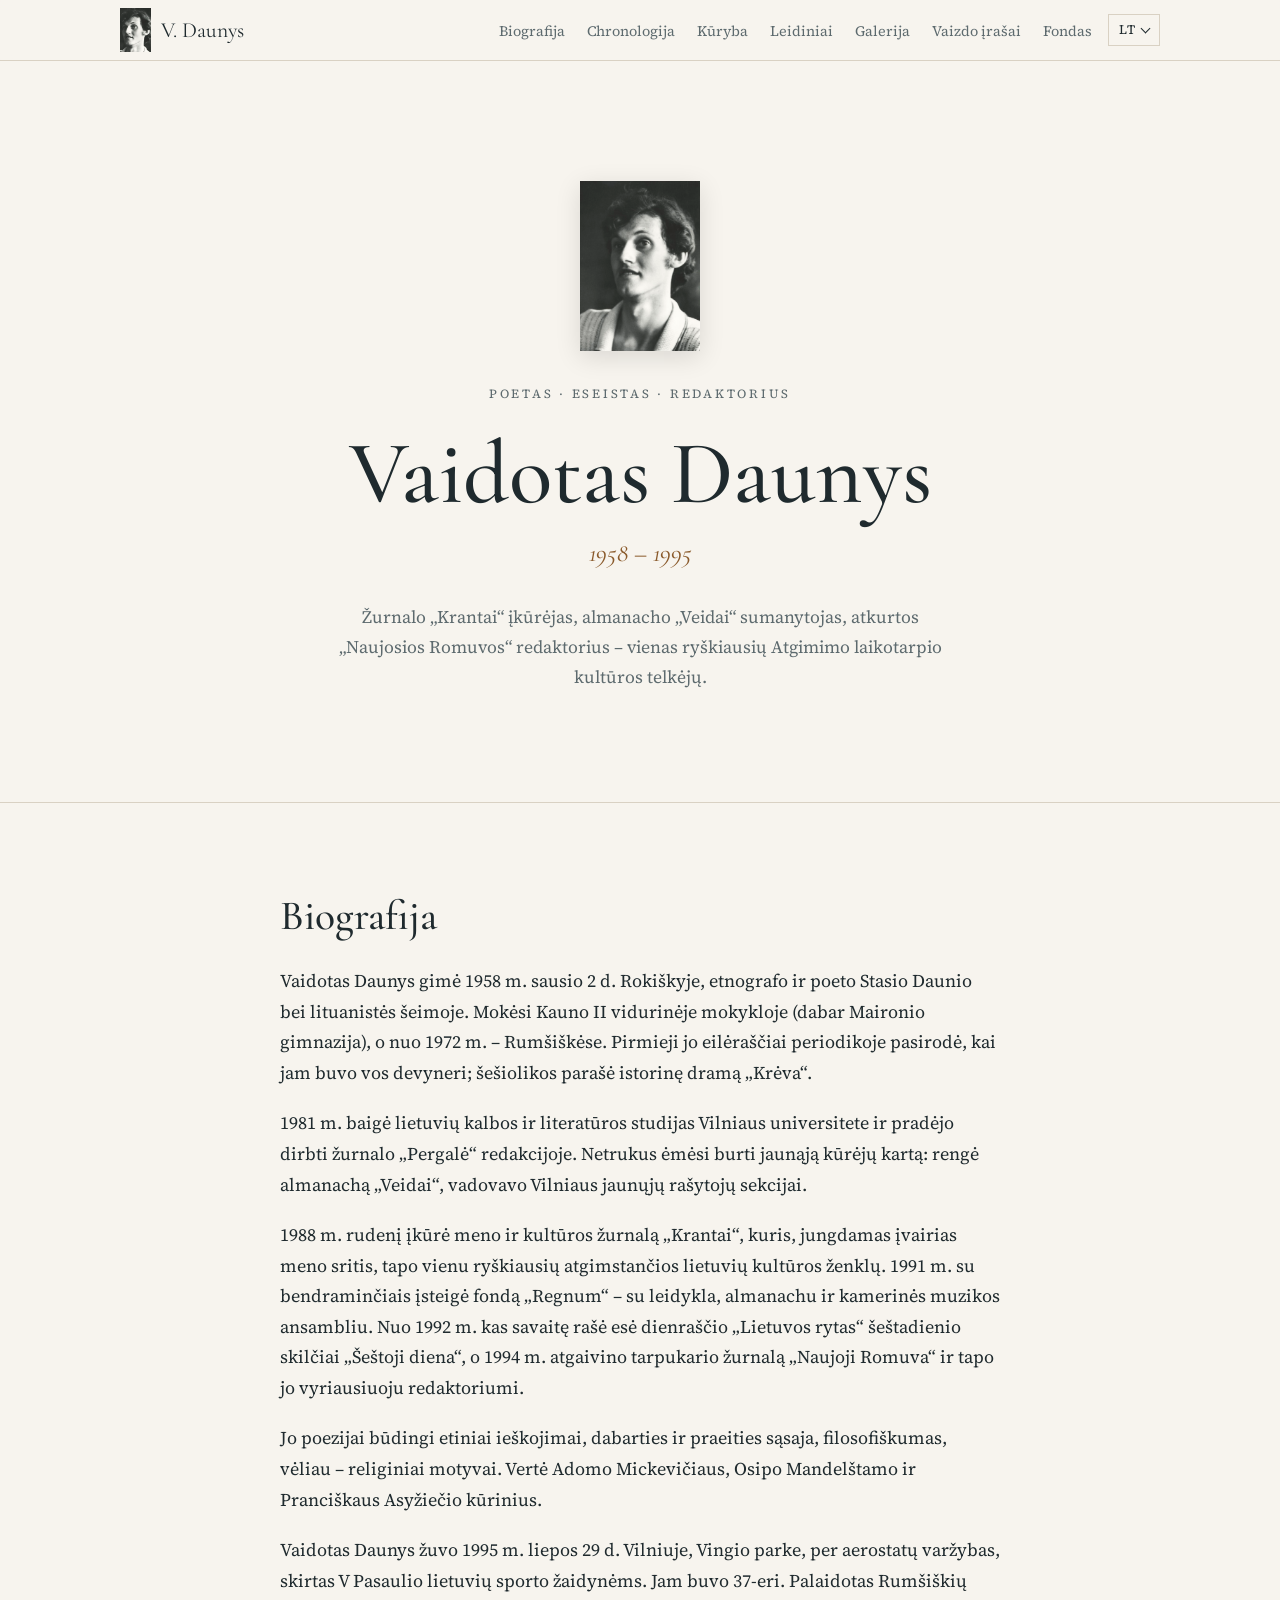
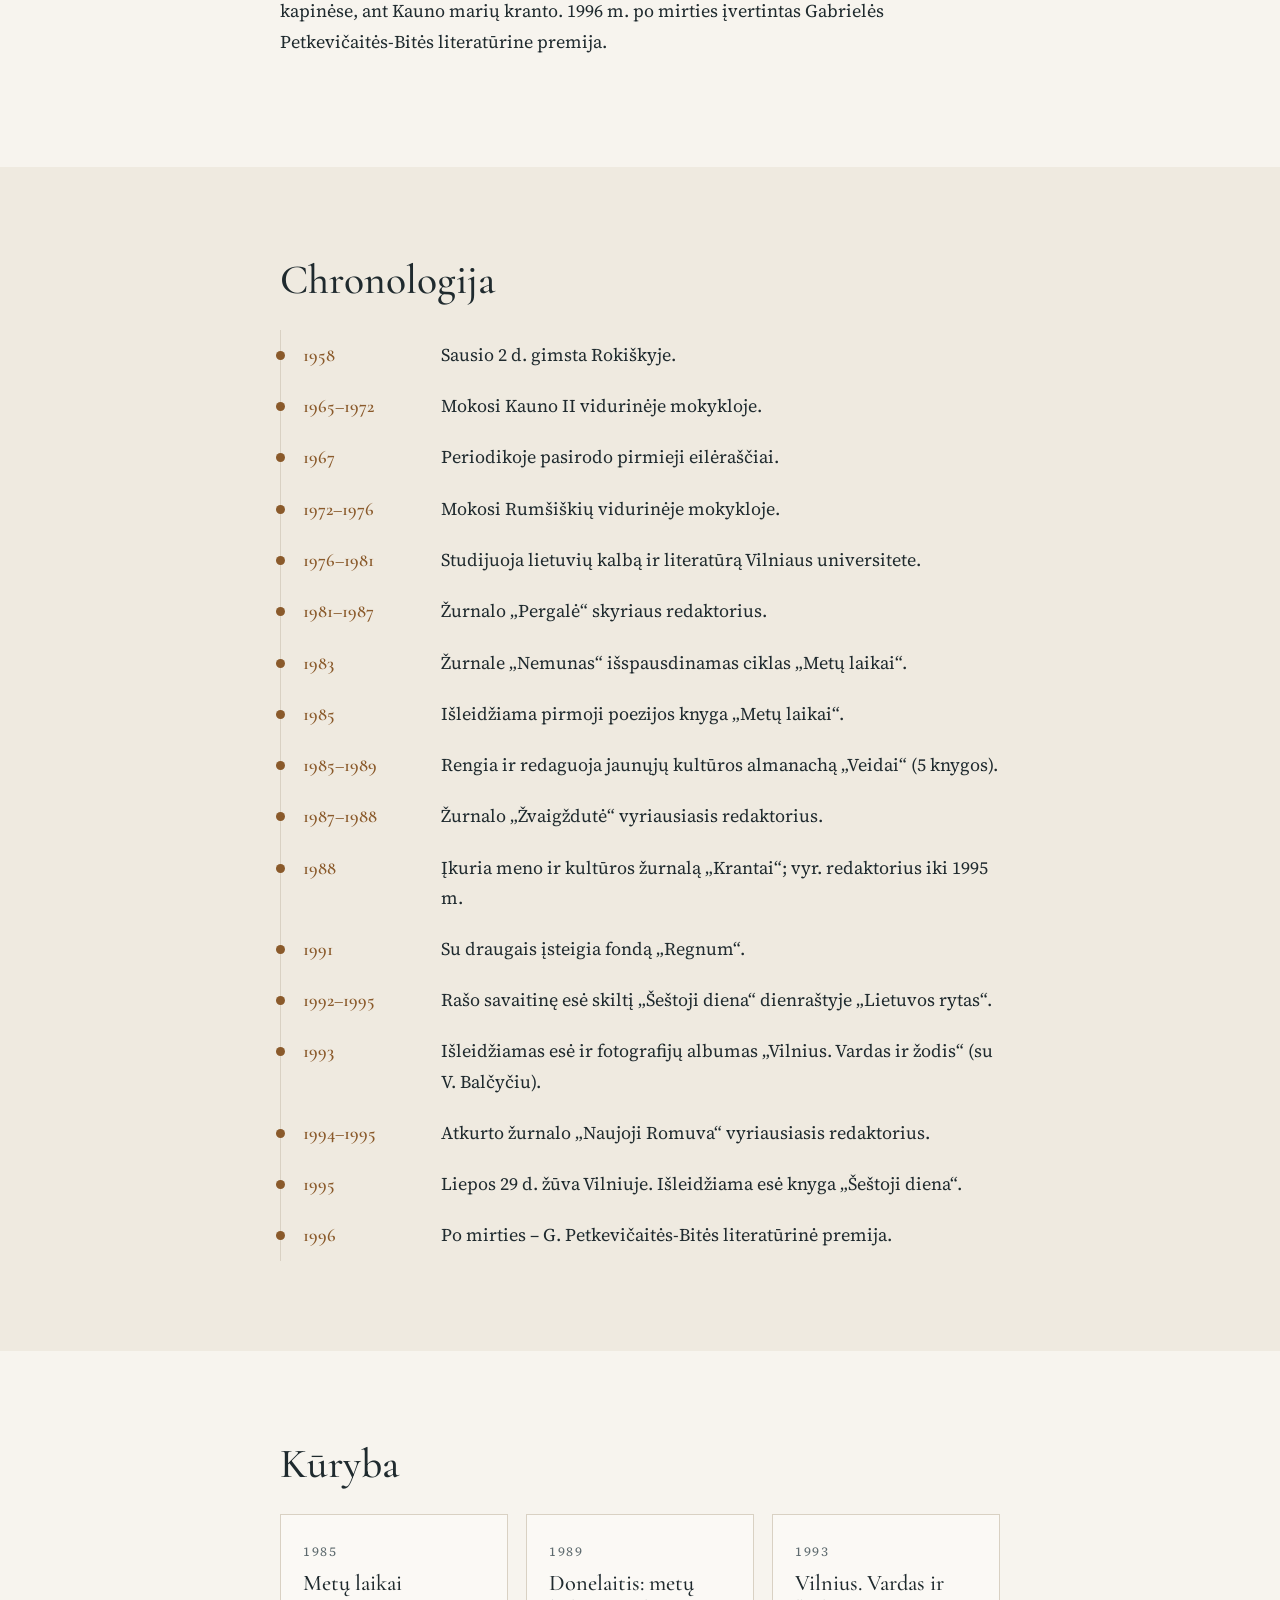
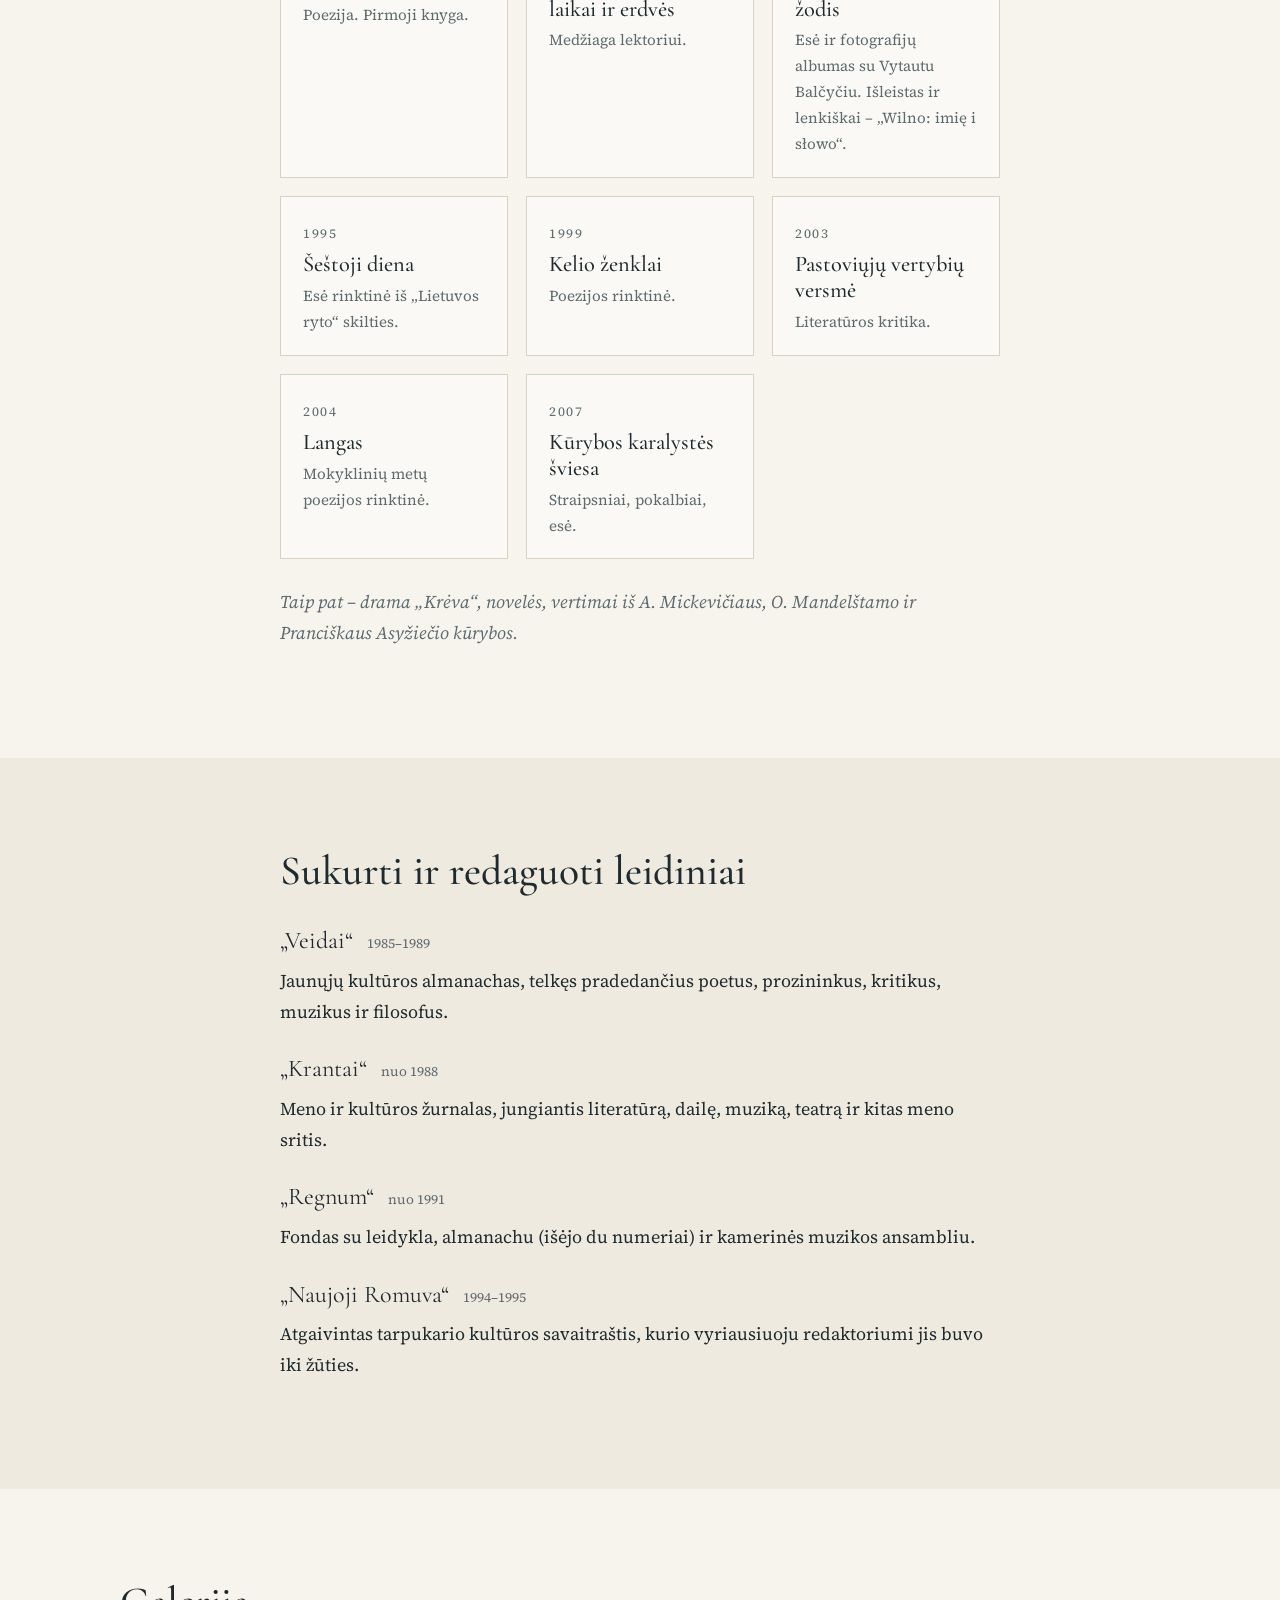
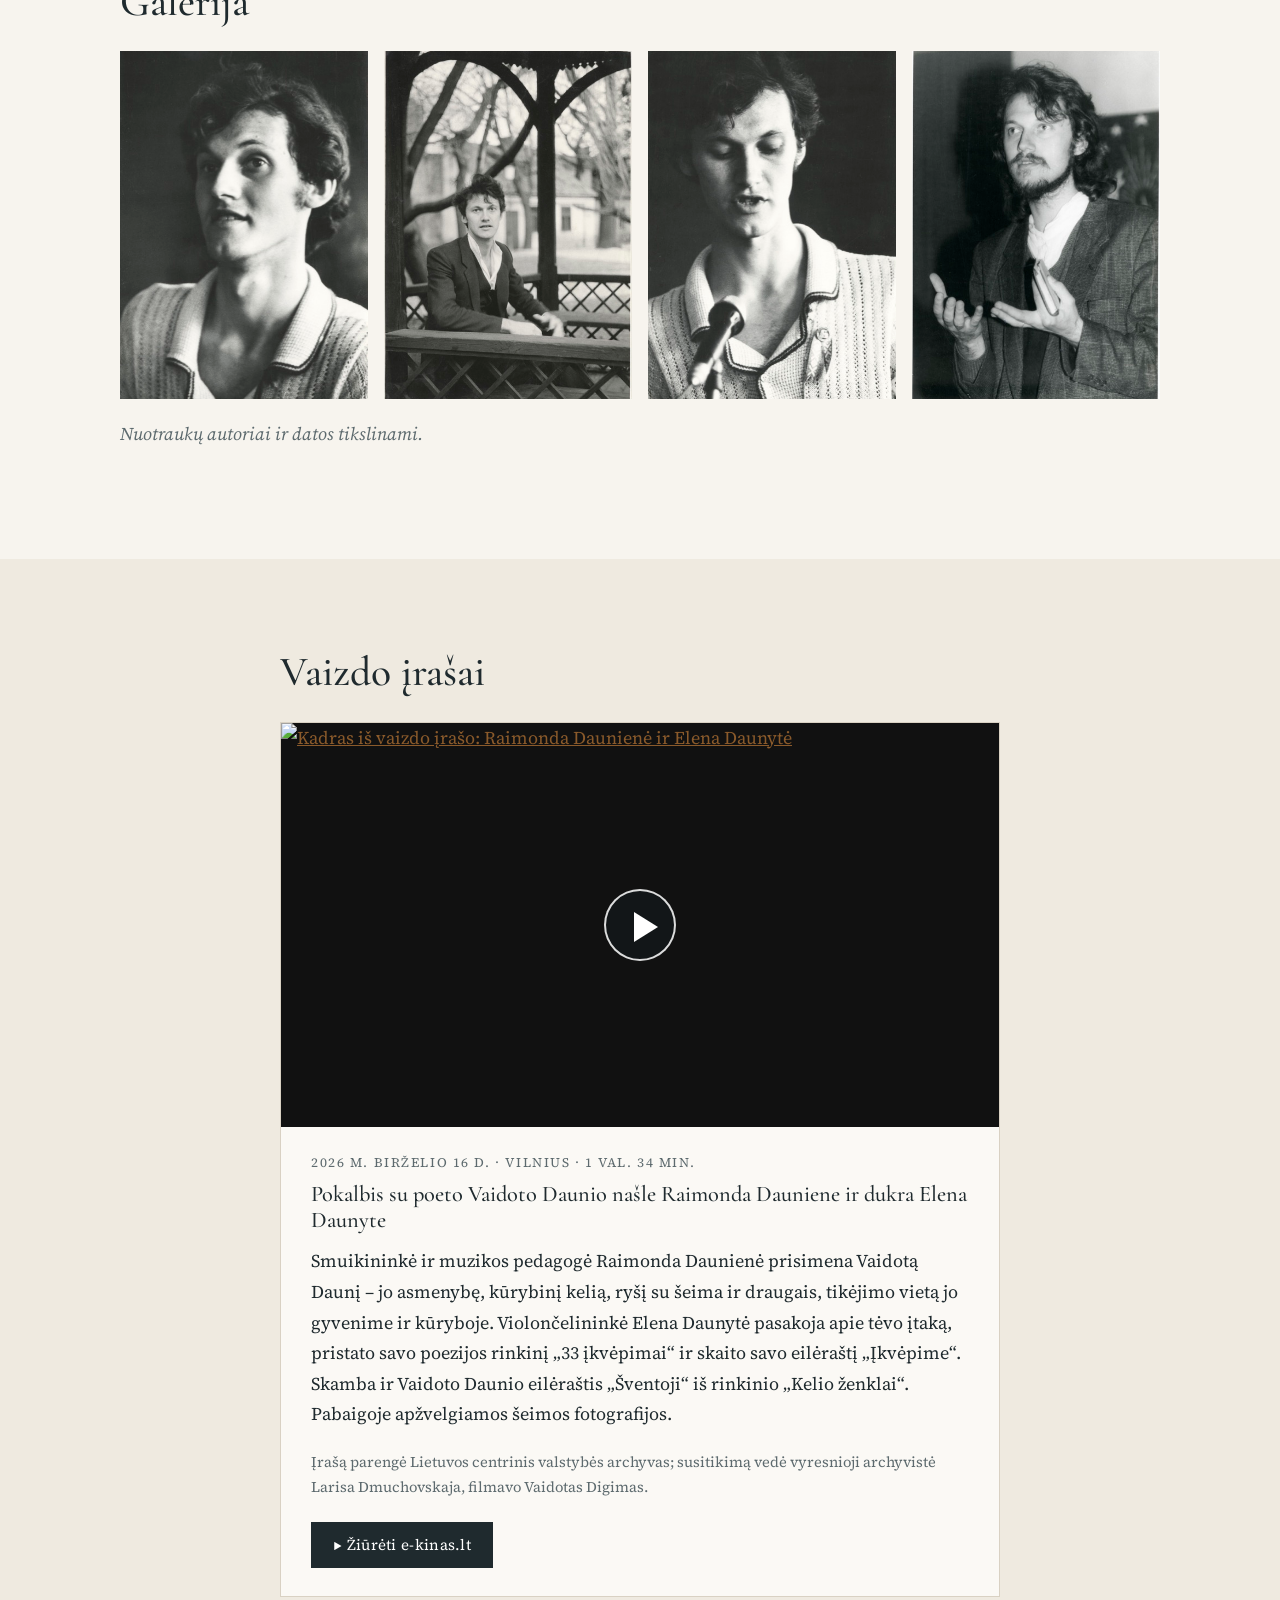
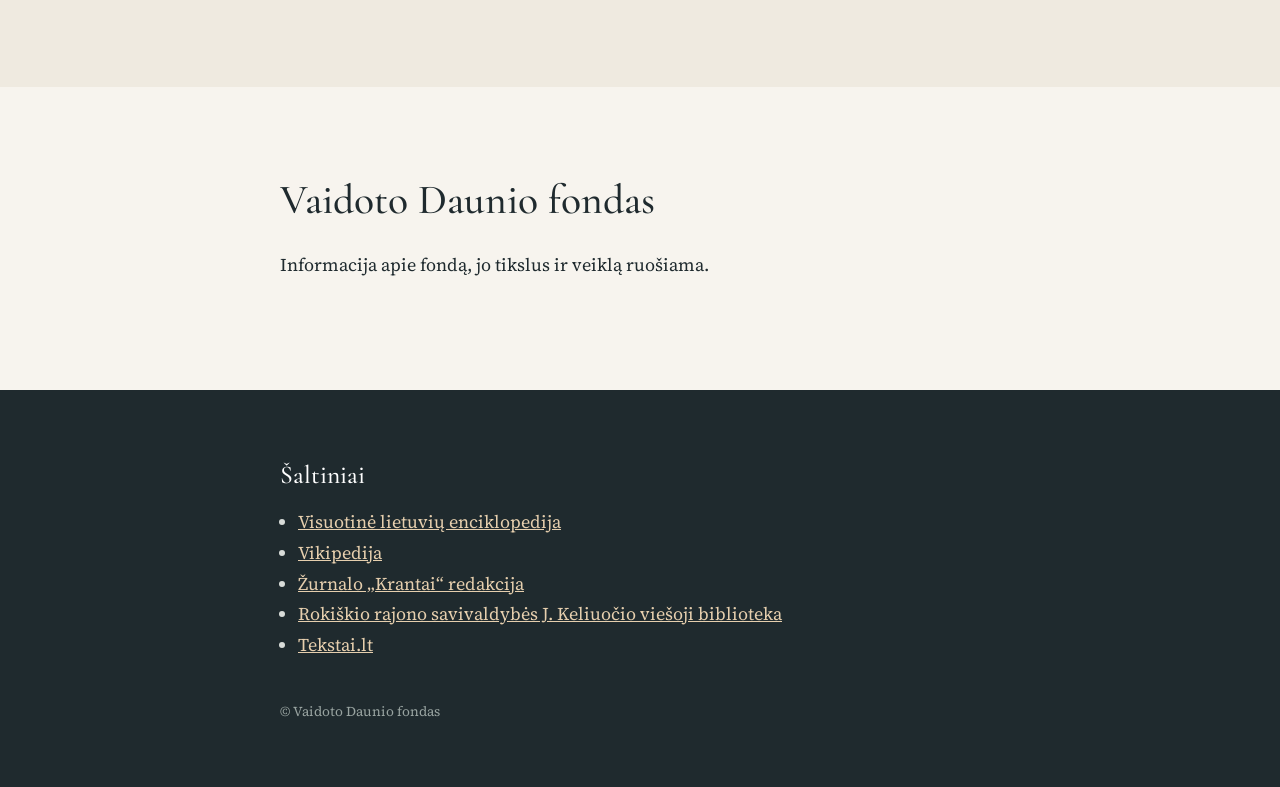
==== index.html @ 7f624f0b "Kalbu meniu isskleidziamas; pridetos vokieciu ir prancuzu versijos Co-Authored-By: Claude Opus 5.5 <" ====
<!doctype html>
<html lang="lt">
<head>
<meta charset="utf-8">
<meta name="viewport" content="width=device-width, initial-scale=1">
<title>Vaidotas Daunys (1958–1995)</title>
<meta name="description" content="Vaidotas Daunys (1958–1995) – poetas, eseistas, redaktorius, žurnalo „Krantai“ įkūrėjas. Gyvenimas, kūryba ir atminimas.">
<meta name="theme-color" content="#1f2a2e">
<link rel="alternate" hreflang="lt" href="https://daunyteelena-byte.github.io/vaidotas-daunys/">
<link rel="alternate" hreflang="en" href="https://daunyteelena-byte.github.io/vaidotas-daunys/en/">
<link rel="alternate" hreflang="de" href="https://daunyteelena-byte.github.io/vaidotas-daunys/de/">
<link rel="alternate" hreflang="fr" href="https://daunyteelena-byte.github.io/vaidotas-daunys/fr/">
<link rel="icon" href="favicon.svg" type="image/svg+xml">
<link rel="preconnect" href="https://fonts.googleapis.com">
<link rel="preconnect" href="https://fonts.gstatic.com" crossorigin>
<link rel="stylesheet" href="https://fonts.googleapis.com/css2?family=Cormorant+Garamond:ital,wght@0,400;0,500;0,600;1,400&family=Source+Serif+4:ital,opsz,wght@0,8..60,400;0,8..60,600;1,8..60,400&display=swap">
<link rel="stylesheet" href="assets/style.css">
</head>
<body>

<header class="top">
  <nav class="wrap nav">
    <a class="brand" href="#"><img src="assets/img/vaidotas-daunys.jpg" alt="Vaidoto Daunio portretas" width="31" height="44">V. Daunys</a>
    <ul>
      <li><a href="#biografija">Biografija</a></li>
      <li><a href="#chronologija">Chronologija</a></li>
      <li><a href="#kuryba">Kūryba</a></li>
      <li><a href="#leidiniai">Leidiniai</a></li>
      <li><a href="#galerija">Galerija</a></li>
      <li><a href="#vaizdo-irasai">Vaizdo įrašai</a></li>
      <li><a href="#fondas">Fondas</a></li>
    </ul>
    <details class="lang">
      <summary aria-label="Kalba">LT</summary>
      <div class="lang-menu">
        <a aria-current="page" lang="lt">Lietuvių</a>
        <a href="en/" hreflang="en" lang="en">English</a>
        <a href="de/" hreflang="de" lang="de">Deutsch</a>
        <a href="fr/" hreflang="fr" lang="fr">Français</a>
      </div>
    </details>
  </nav>
</header>

<main>

<section class="hero">
  <div class="wrap">
    <img class="portrait" src="assets/img/vaidotas-daunys-portretas.jpg" alt="Vaidoto Daunio portretas" width="341" height="480">
    <p class="eyebrow">Poetas · eseistas · redaktorius</p>
    <h1>Vaidotas Daunys</h1>
    <p class="years">1958 – 1995</p>
    <p class="lead">Žurnalo „Krantai“ įkūrėjas, almanacho „Veidai“ sumanytojas, atkurtos „Naujosios Romuvos“ redaktorius – vienas ryškiausių Atgimimo laikotarpio kultūros telkėjų.</p>
  </div>
</section>

<section id="biografija" class="block">
  <div class="wrap narrow">
    <h2>Biografija</h2>
    <p>Vaidotas Daunys gimė 1958 m. sausio 2 d. Rokiškyje, etnografo ir poeto Stasio Daunio bei lituanistės šeimoje. Mokėsi Kauno II vidurinėje mokykloje (dabar Maironio gimnazija), o nuo 1972 m. – Rumšiškėse. Pirmieji jo eilėraščiai periodikoje pasirodė, kai jam buvo vos devyneri; šešiolikos parašė istorinę dramą „Krėva“.</p>
    <p>1981 m. baigė lietuvių kalbos ir literatūros studijas Vilniaus universitete ir pradėjo dirbti žurnalo „Pergalė“ redakcijoje. Netrukus ėmėsi burti jaunąją kūrėjų kartą: rengė almanachą „Veidai“, vadovavo Vilniaus jaunųjų rašytojų sekcijai.</p>
    <p>1988 m. rudenį įkūrė meno ir kultūros žurnalą „Krantai“, kuris, jungdamas įvairias meno sritis, tapo vienu ryškiausių atgimstančios lietuvių kultūros ženklų. 1991 m. su bendraminčiais įsteigė fondą „Regnum“ – su leidykla, almanachu ir kamerinės muzikos ansambliu. Nuo 1992 m. kas savaitę rašė esė dienraščio „Lietuvos rytas“ šeštadienio skilčiai „Šeštoji diena“, o 1994 m. atgaivino tarpukario žurnalą „Naujoji Romuva“ ir tapo jo vyriausiuoju redaktoriumi.</p>
    <p>Jo poezijai būdingi etiniai ieškojimai, dabarties ir praeities sąsaja, filosofiškumas, vėliau – religiniai motyvai. Vertė Adomo Mickevičiaus, Osipo Mandelštamo ir Pranciškaus Asyžiečio kūrinius.</p>
    <p>Vaidotas Daunys žuvo 1995 m. liepos 29 d. Vilniuje, Vingio parke, per aerostatų varžybas, skirtas V Pasaulio lietuvių sporto žaidynėms. Jam buvo 37-eri. Palaidotas Rumšiškių kapinėse, ant Kauno marių kranto. 1996 m. po mirties įvertintas Gabrielės Petkevičaitės-Bitės literatūrine premija.</p>
  </div>
</section>

<section id="chronologija" class="block alt">
  <div class="wrap narrow">
    <h2>Chronologija</h2>
    <ol class="timeline">
      <li><span>1958</span><p>Sausio 2 d. gimsta Rokiškyje.</p></li>
      <li><span>1965–1972</span><p>Mokosi Kauno II vidurinėje mokykloje.</p></li>
      <li><span>1967</span><p>Periodikoje pasirodo pirmieji eilėraščiai.</p></li>
      <li><span>1972–1976</span><p>Mokosi Rumšiškių vidurinėje mokykloje.</p></li>
      <li><span>1976–1981</span><p>Studijuoja lietuvių kalbą ir literatūrą Vilniaus universitete.</p></li>
      <li><span>1981–1987</span><p>Žurnalo „Pergalė“ skyriaus redaktorius.</p></li>
      <li><span>1983</span><p>Žurnale „Nemunas“ išspausdinamas ciklas „Metų laikai“.</p></li>
      <li><span>1985</span><p>Išleidžiama pirmoji poezijos knyga „Metų laikai“.</p></li>
      <li><span>1985–1989</span><p>Rengia ir redaguoja jaunųjų kultūros almanachą „Veidai“ (5 knygos).</p></li>
      <li><span>1987–1988</span><p>Žurnalo „Žvaigždutė“ vyriausiasis redaktorius.</p></li>
      <li><span>1988</span><p>Įkuria meno ir kultūros žurnalą „Krantai“; vyr. redaktorius iki 1995 m.</p></li>
      <li><span>1991</span><p>Su draugais įsteigia fondą „Regnum“.</p></li>
      <li><span>1992–1995</span><p>Rašo savaitinę esė skiltį „Šeštoji diena“ dienraštyje „Lietuvos rytas“.</p></li>
      <li><span>1993</span><p>Išleidžiamas esė ir fotografijų albumas „Vilnius. Vardas ir žodis“ (su V. Balčyčiu).</p></li>
      <li><span>1994–1995</span><p>Atkurto žurnalo „Naujoji Romuva“ vyriausiasis redaktorius.</p></li>
      <li><span>1995</span><p>Liepos 29 d. žūva Vilniuje. Išleidžiama esė knyga „Šeštoji diena“.</p></li>
      <li><span>1996</span><p>Po mirties – G. Petkevičaitės-Bitės literatūrinė premija.</p></li>
    </ol>
  </div>
</section>

<section id="kuryba" class="block">
  <div class="wrap narrow">
    <h2>Kūryba</h2>
    <div class="books">
      <article><span class="y">1985</span><h3>Metų laikai</h3><p>Poezija. Pirmoji knyga.</p></article>
      <article><span class="y">1989</span><h3>Donelaitis: metų laikai ir erdvės</h3><p>Medžiaga lektoriui.</p></article>
      <article><span class="y">1993</span><h3>Vilnius. Vardas ir žodis</h3><p>Esė ir fotografijų albumas su Vytautu Balčyčiu. Išleistas ir lenkiškai – „Wilno: imię i słowo“.</p></article>
      <article><span class="y">1995</span><h3>Šeštoji diena</h3><p>Esė rinktinė iš „Lietuvos ryto“ skilties.</p></article>
      <article><span class="y">1999</span><h3>Kelio ženklai</h3><p>Poezijos rinktinė.</p></article>
      <article><span class="y">2003</span><h3>Pastoviųjų vertybių versmė</h3><p>Literatūros kritika.</p></article>
      <article><span class="y">2004</span><h3>Langas</h3><p>Mokyklinių metų poezijos rinktinė.</p></article>
      <article><span class="y">2007</span><h3>Kūrybos karalystės šviesa</h3><p>Straipsniai, pokalbiai, esė.</p></article>
    </div>
    <p class="note">Taip pat – drama „Krėva“, novelės, vertimai iš A. Mickevičiaus, O. Mandelštamo ir Pranciškaus Asyžiečio kūrybos.</p>
  </div>
</section>

<section id="leidiniai" class="block alt">
  <div class="wrap narrow">
    <h2>Sukurti ir redaguoti leidiniai</h2>
    <dl class="pubs">
      <dt>„Veidai“ <small>1985–1989</small></dt>
      <dd>Jaunųjų kultūros almanachas, telkęs pradedančius poetus, prozininkus, kritikus, muzikus ir filosofus.</dd>
      <dt>„Krantai“ <small>nuo 1988</small></dt>
      <dd>Meno ir kultūros žurnalas, jungiantis literatūrą, dailę, muziką, teatrą ir kitas meno sritis.</dd>
      <dt>„Regnum“ <small>nuo 1991</small></dt>
      <dd>Fondas su leidykla, almanachu (išėjo du numeriai) ir kamerinės muzikos ansambliu.</dd>
      <dt>„Naujoji Romuva“ <small>1994–1995</small></dt>
      <dd>Atgaivintas tarpukario kultūros savaitraštis, kurio vyriausiuoju redaktoriumi jis buvo iki žūties.</dd>
    </dl>
  </div>
</section>

<section id="galerija" class="block">
  <div class="wrap">
    <h2>Galerija</h2>
    <div class="gallery">
      <a href="assets/img/galerija/001.jpg"><img src="assets/img/galerija/001-m.jpg" alt="Vaidoto Daunio portretas iš arti" width="451" height="640" loading="lazy"></a>
      <a href="assets/img/galerija/002.jpg"><img src="assets/img/galerija/002-m.jpg" alt="Vaidotas Daunys medinėje pavėsinėje" width="453" height="640" loading="lazy"></a>
      <a href="assets/img/galerija/003.jpg"><img src="assets/img/galerija/003-m.jpg" alt="Vaidotas Daunys kalba prie mikrofono" width="456" height="640" loading="lazy"></a>
      <a href="assets/img/galerija/004.jpg"><img src="assets/img/galerija/004-m.jpg" alt="Vaidotas Daunys kalba laikydamas knygą" width="430" height="640" loading="lazy"></a>
    </div>
    <p class="note">Nuotraukų autoriai ir datos tikslinami.</p>
  </div>
</section>

<section id="vaizdo-irasai" class="block alt">
  <div class="wrap narrow">
    <h2>Vaizdo įrašai</h2>
    <article class="video">
      <a class="video-still" href="https://www.e-kinas.lt/ekinas-movie/movie/24344" target="_blank" rel="noopener" aria-label="Žiūrėti vaizdo įrašą e-kinas.lt">
        <img src="https://www.e-kinas.lt/public-movies/24344/stop-kadras.jpeg" alt="Kadras iš vaizdo įrašo: Raimonda Daunienė ir Elena Daunytė" width="600" height="338" loading="lazy">
        <span class="play" aria-hidden="true"></span>
      </a>
      <p class="video-meta">2026 m. birželio 16 d. · Vilnius · 1 val. 34 min.</p>
      <h3>Pokalbis su poeto Vaidoto Daunio našle Raimonda Dauniene ir dukra Elena Daunyte</h3>
      <p>Smuikininkė ir muzikos pedagogė Raimonda Daunienė prisimena Vaidotą Daunį – jo asmenybę, kūrybinį kelią, ryšį su šeima ir draugais, tikėjimo vietą jo gyvenime ir kūryboje. Violončelininkė Elena Daunytė pasakoja apie tėvo įtaką, pristato savo poezijos rinkinį „33 įkvėpimai“ ir skaito savo eilėraštį „Įkvėpime“. Skamba ir Vaidoto Daunio eilėraštis „Šventoji“ iš rinkinio „Kelio ženklai“. Pabaigoje apžvelgiamos šeimos fotografijos.</p>
      <p class="video-src">Įrašą parengė Lietuvos centrinis valstybės archyvas; susitikimą vedė vyresnioji archyvistė Larisa Dmuchovskaja, filmavo Vaidotas Digimas.</p>
      <a class="button" href="https://www.e-kinas.lt/ekinas-movie/movie/24344" target="_blank" rel="noopener">▶ Žiūrėti e-kinas.lt</a>
    </article>
  </div>
</section>

<section id="fondas" class="block">
  <div class="wrap narrow">
    <h2>Vaidoto Daunio fondas</h2>
    <p>Informacija apie fondą, jo tikslus ir veiklą ruošiama.</p>
  </div>
</section>

</main>

<dialog class="lightbox" aria-label="Nuotrauka">
  <img alt="">
  <button class="lb-prev" aria-label="Ankstesnė">‹</button>
  <button class="lb-next" aria-label="Kita">›</button>
  <button class="lb-close" aria-label="Uždaryti">×</button>
</dialog>
<script>
(function () {
  var links = Array.prototype.slice.call(document.querySelectorAll('.gallery a'));
  var box = document.querySelector('.lightbox');
  if (!box || !box.showModal) return;
  var img = box.querySelector('img'), i = 0;
  function show(n) {
    i = (n + links.length) % links.length;
    img.src = links[i].href;
    img.alt = links[i].querySelector('img').alt;
  }
  links.forEach(function (a, n) {
    a.addEventListener('click', function (e) { e.preventDefault(); show(n); box.showModal(); });
  });
  box.querySelector('.lb-prev').onclick = function () { show(i - 1); };
  box.querySelector('.lb-next').onclick = function () { show(i + 1); };
  box.querySelector('.lb-close').onclick = function () { box.close(); };
  box.addEventListener('click', function (e) { if (e.target === box || e.target === img) box.close(); });
  box.addEventListener('keydown', function (e) {
    if (e.key === 'ArrowLeft') show(i - 1);
    if (e.key === 'ArrowRight') show(i + 1);
  });
})();
</script>
<script>
(function () {
  var d = document.querySelector('.lang');
  if (!d) return;
  document.addEventListener('click', function (e) { if (!d.contains(e.target)) d.open = false; });
  document.addEventListener('keydown', function (e) { if (e.key === 'Escape') d.open = false; });
})();
</script>

<footer class="foot">
  <div class="wrap narrow">
    <h2>Šaltiniai</h2>
    <ul>
      <li><a href="https://www.vle.lt/straipsnis/vaidotas-daunys/">Visuotinė lietuvių enciklopedija</a></li>
      <li><a href="https://lt.wikipedia.org/wiki/Vaidotas_Daunys">Vikipedija</a></li>
      <li><a href="https://kranturedakcija.lt/vaidotas-daunys/">Žurnalo „Krantai“ redakcija</a></li>
      <li><a href="https://www.keliuociucentras.rvb.lt/lt/krasto-kureju-puslapis/daunys-vaidotas">Rokiškio rajono savivaldybės J. Keliuočio viešoji biblioteka</a></li>
      <li><a href="http://www.tekstai.lt/tekstai/187-daunys-vaidotas">Tekstai.lt</a></li>
    </ul>
    <p class="copy">© Vaidoto Daunio fondas</p>
  </div>
</footer>

</body>
</html>
---- assets/style.css ----
:root {
  --ink: #1f2a2e;
  --muted: #5d6a6e;
  --paper: #f7f4ee;
  --paper-alt: #efeae0;
  --accent: #8a5a2b;
  --line: #d9d1c3;
  --serif-d: "Cormorant Garamond", Georgia, serif;
  --serif: "Source Serif 4", Georgia, serif;
}

* { box-sizing: border-box; }
html { scroll-behavior: smooth; }
body {
  margin: 0;
  background: var(--paper);
  color: var(--ink);
  font: 400 18px/1.7 var(--serif);
  -webkit-font-smoothing: antialiased;
}
a { color: var(--accent); }
h1, h2, h3 { font-family: var(--serif-d); font-weight: 500; line-height: 1.15; margin: 0 0 .6em; }
h2 { font-size: clamp(2rem, 4vw, 2.6rem); }
h3 { font-size: 1.4rem; }

.wrap { max-width: 1080px; margin: 0 auto; padding: 0 20px; }
.narrow { max-width: 760px; }

/* nav */
.top {
  position: sticky; top: 0; z-index: 10;
  background: rgba(247, 244, 238, .92);
  backdrop-filter: blur(6px);
  border-bottom: 1px solid var(--line);
}
.nav { display: flex; align-items: center; justify-content: space-between; height: 60px; gap: 16px; }
.brand { display: flex; align-items: center; gap: 10px; font-family: var(--serif-d); font-size: 1.35rem; color: var(--ink); text-decoration: none; white-space: nowrap; }
.brand img { height: 44px; width: auto; display: block; }
.nav ul { display: flex; gap: 22px; list-style: none; margin: 0 0 0 auto; padding: 0; overflow-x: auto; min-width: 0; }
.lang { position: relative; flex-shrink: 0; }
.lang summary { list-style: none; cursor: pointer; display: flex; align-items: center; gap: 6px; padding: 4px 10px; border: 1px solid var(--line); font-size: .8rem; letter-spacing: .08em; color: var(--ink); user-select: none; }
.lang summary::-webkit-details-marker { display: none; }
.lang summary::after { content: ""; width: 6px; height: 6px; border-right: 1.5px solid currentColor; border-bottom: 1.5px solid currentColor; transform: translateY(-2px) rotate(45deg); transition: transform .2s ease; }
.lang[open] summary::after { transform: translateY(1px) rotate(-135deg); }
.lang summary:hover, .lang[open] summary { background: var(--paper-alt); }
.lang-menu { position: absolute; right: 0; top: calc(100% + 6px); min-width: 150px; background: var(--paper); border: 1px solid var(--line); box-shadow: 0 8px 24px rgba(0,0,0,.10); padding: 6px 0; z-index: 20; }
.nav .lang-menu a { display: block; padding: 7px 16px; color: var(--ink); font-size: .92rem; }
.nav .lang-menu a[href]:hover { background: var(--paper-alt); }
.nav .lang-menu a[aria-current] { color: var(--accent); font-weight: 600; }
.nav a:not(.brand) { color: var(--muted); text-decoration: none; font-size: .9rem; white-space: nowrap; }
.nav a:not(.brand):hover { color: var(--ink); }

/* hero */
.hero { padding: 120px 0 110px; text-align: center; border-bottom: 1px solid var(--line); }
.portrait { display: block; height: 170px; width: auto; margin: 0 auto 32px; box-shadow: 0 6px 24px rgba(0,0,0,.12); }
.eyebrow { text-transform: uppercase; letter-spacing: .22em; font-size: .78rem; color: var(--muted); margin: 0 0 18px; }
.hero h1 { font-size: clamp(3rem, 9vw, 5.6rem); margin: 0; }
.years { font-family: var(--serif-d); font-style: italic; font-size: 1.6rem; color: var(--accent); margin: 6px 0 28px; }
.lead { max-width: 620px; margin: 0 auto; color: var(--muted); font-size: 1.1rem; }

/* blocks */
.block { padding: 90px 0; }
.block.alt { background: var(--paper-alt); }
.block p { margin: 0 0 1.1em; }

/* timeline */
.timeline { list-style: none; margin: 0; padding: 0; border-left: 1px solid var(--line); }
.timeline li { display: grid; grid-template-columns: 120px 1fr; gap: 18px; padding: 10px 0 10px 22px; position: relative; }
.timeline li::before { content: ""; position: absolute; left: -5px; top: 21px; width: 9px; height: 9px; border-radius: 50%; background: var(--accent); }
.timeline span { font-family: var(--serif-d); font-size: 1.15rem; font-weight: 600; color: var(--accent); }
.timeline p { margin: 0; }

/* books */
.books { display: grid; grid-template-columns: repeat(auto-fill, minmax(220px, 1fr)); gap: 18px; margin-bottom: 28px; }
.books article { border: 1px solid var(--line); padding: 20px 22px; background: #fbf9f5; }
.books .y { font-size: .82rem; letter-spacing: .12em; color: var(--muted); }
.books h3 { margin: 4px 0 6px; }
.books p { margin: 0; font-size: .95rem; color: var(--muted); }
.note { font-style: italic; color: var(--muted); }

/* publications */
.pubs dt { font-family: var(--serif-d); font-size: 1.5rem; margin-top: 22px; }
.pubs dt small { font-family: var(--serif); font-size: .85rem; color: var(--muted); margin-left: 8px; }
.pubs dd { margin: 4px 0 0; color: var(--ink); }

/* gallery */
.gallery { display: grid; grid-template-columns: repeat(4, 1fr); gap: 16px; margin-bottom: 20px; }
.gallery a { display: block; aspect-ratio: 5 / 7; overflow: hidden; background: var(--paper-alt); }
.gallery img { width: 100%; height: 100%; object-fit: cover; display: block; transition: transform .4s ease; }
.gallery a:hover img { transform: scale(1.03); }

.lightbox { border: 0; padding: 0; background: transparent; max-width: 100vw; max-height: 100vh; width: 100vw; height: 100vh; }
.lightbox::backdrop { background: rgba(16, 20, 22, .92); }
.lightbox img { position: absolute; inset: 0; margin: auto; max-width: calc(100vw - 120px); max-height: calc(100vh - 60px); }
.lightbox button { position: absolute; background: none; border: 0; color: #f2efe8; font-size: 2.6rem; line-height: 1; padding: 12px 16px; cursor: pointer; }
.lb-prev { left: 8px; top: 50%; transform: translateY(-50%); }
.lb-next { right: 8px; top: 50%; transform: translateY(-50%); }
.lb-close { right: 8px; top: 8px; }
.lightbox button:focus:not(:focus-visible) { outline: none; }

/* video */
.video { border: 1px solid var(--line); background: #fbf9f5; padding: 28px 30px; }
.video-still { position: relative; display: block; margin: -28px -30px 24px; aspect-ratio: 16 / 9; background: #111; overflow: hidden; }
.video-still img { width: 100%; height: 100%; object-fit: cover; display: block; transition: transform .4s ease; }
.video-still:hover img { transform: scale(1.02); }
.play { position: absolute; left: 50%; top: 50%; width: 72px; height: 72px; margin: -36px 0 0 -36px; border-radius: 50%; background: rgba(20, 26, 28, .72); border: 2px solid rgba(255,255,255,.85); }
.play::after { content: ""; position: absolute; left: 28px; top: 21px; border-style: solid; border-width: 15px 0 15px 24px; border-color: transparent transparent transparent #fff; }
.video-still:hover .play { background: var(--accent); }
.video-meta { font-size: .82rem; letter-spacing: .12em; text-transform: uppercase; color: var(--muted); margin: 0 0 8px !important; }
.video h3 { margin-bottom: 14px; }
.video-src { font-size: .92rem; color: var(--muted); }
.button { display: inline-block; margin-top: 6px; padding: 10px 22px; background: var(--ink); color: #fff; text-decoration: none; font-size: .95rem; letter-spacing: .02em; }
.button:hover { background: var(--accent); }

/* footer */
.foot { background: var(--ink); color: #d8dcd9; padding: 70px 0 50px; }
.foot h2 { font-size: 1.6rem; color: #fff; }
.foot ul { padding-left: 18px; }
.foot a { color: #e6cfae; }
.copy { margin-top: 40px; font-size: .85rem; color: #98a3a0; }

@media (max-width: 640px) {
  body { font-size: 17px; }
  .nav ul { gap: 14px; margin-left: 0; }
  .nav { gap: 12px; }
  .brand { display: none; }
  .hero { padding: 48px 0 64px; }
  .portrait { height: 120px; margin-bottom: 24px; }
  .block { padding: 64px 0; }
  .timeline li { grid-template-columns: 1fr; gap: 2px; }
  .gallery { grid-template-columns: repeat(2, 1fr); gap: 10px; }
  .video { padding: 22px 20px; }
  .video-still { margin: -22px -20px 20px; }
  .lightbox img { max-width: 100vw; max-height: calc(100vh - 140px); }
  .lb-prev, .lb-next { top: auto; bottom: 16px; transform: none; }
}
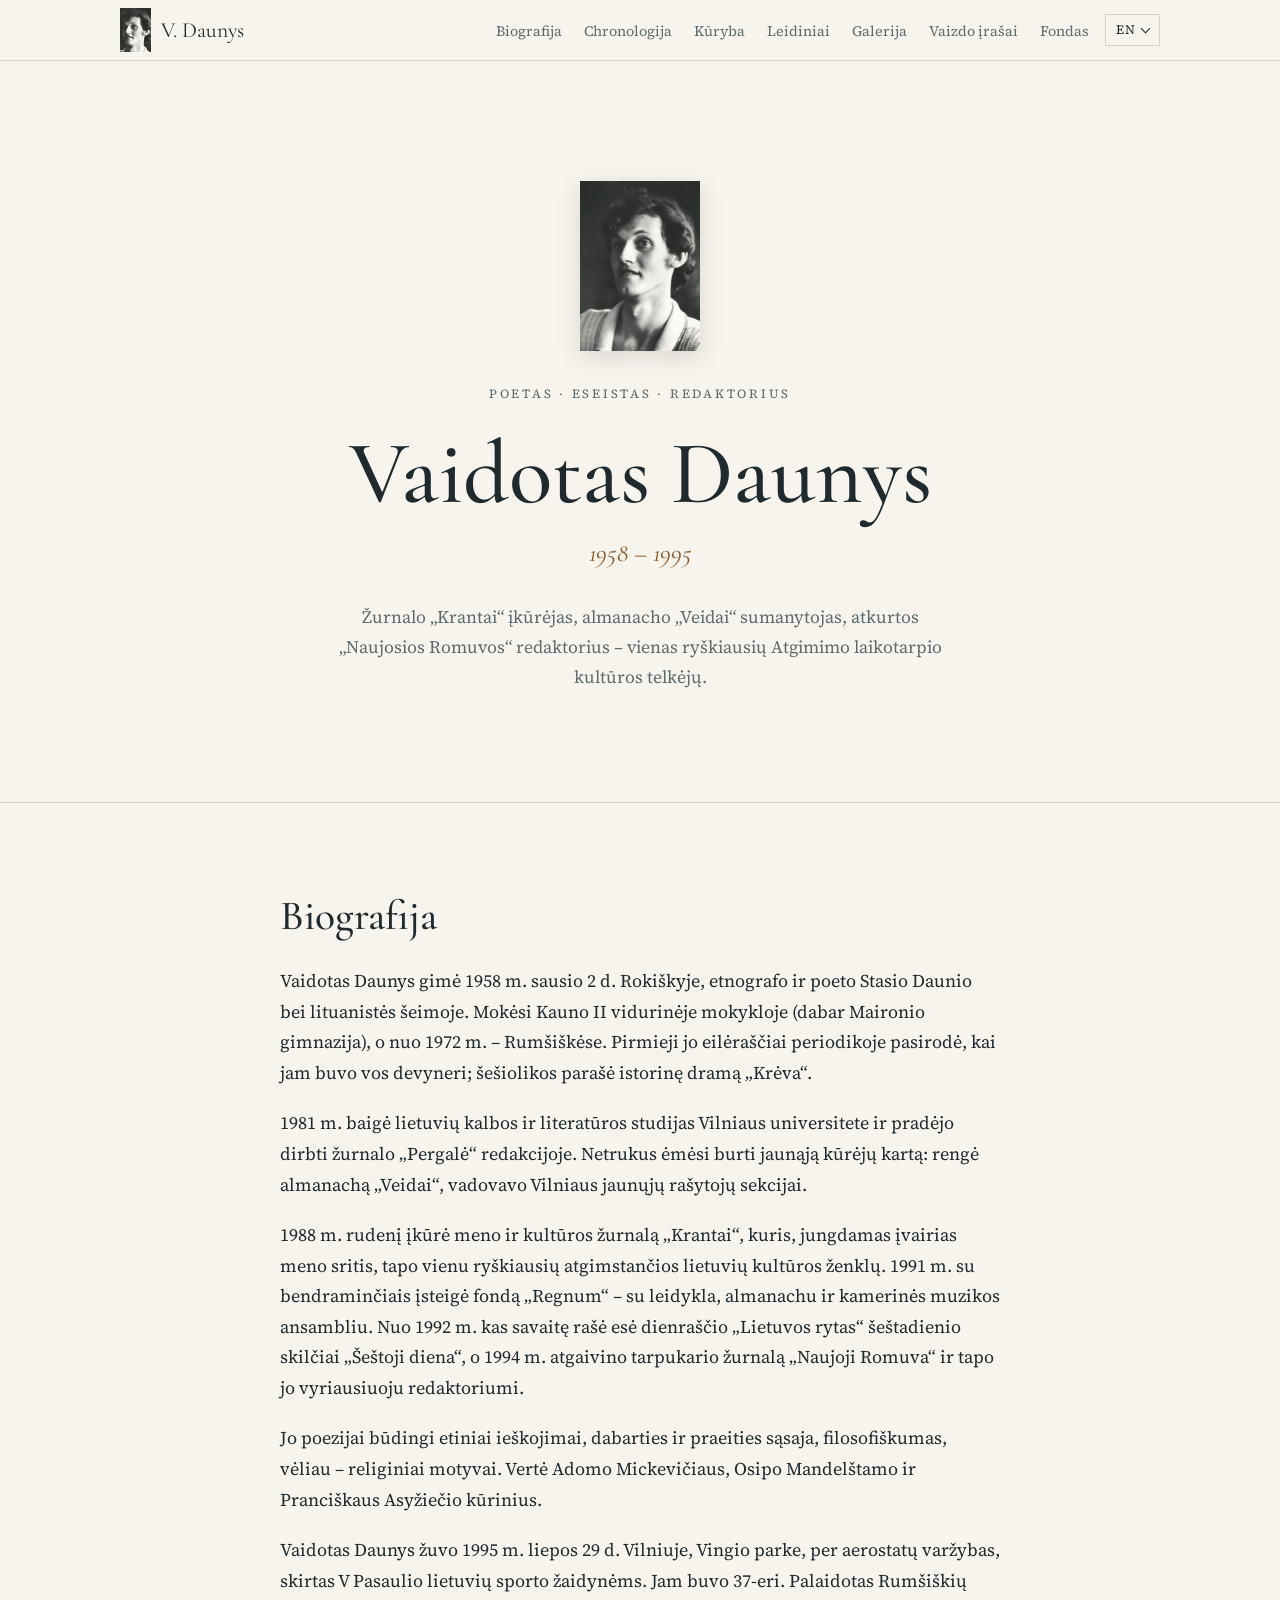
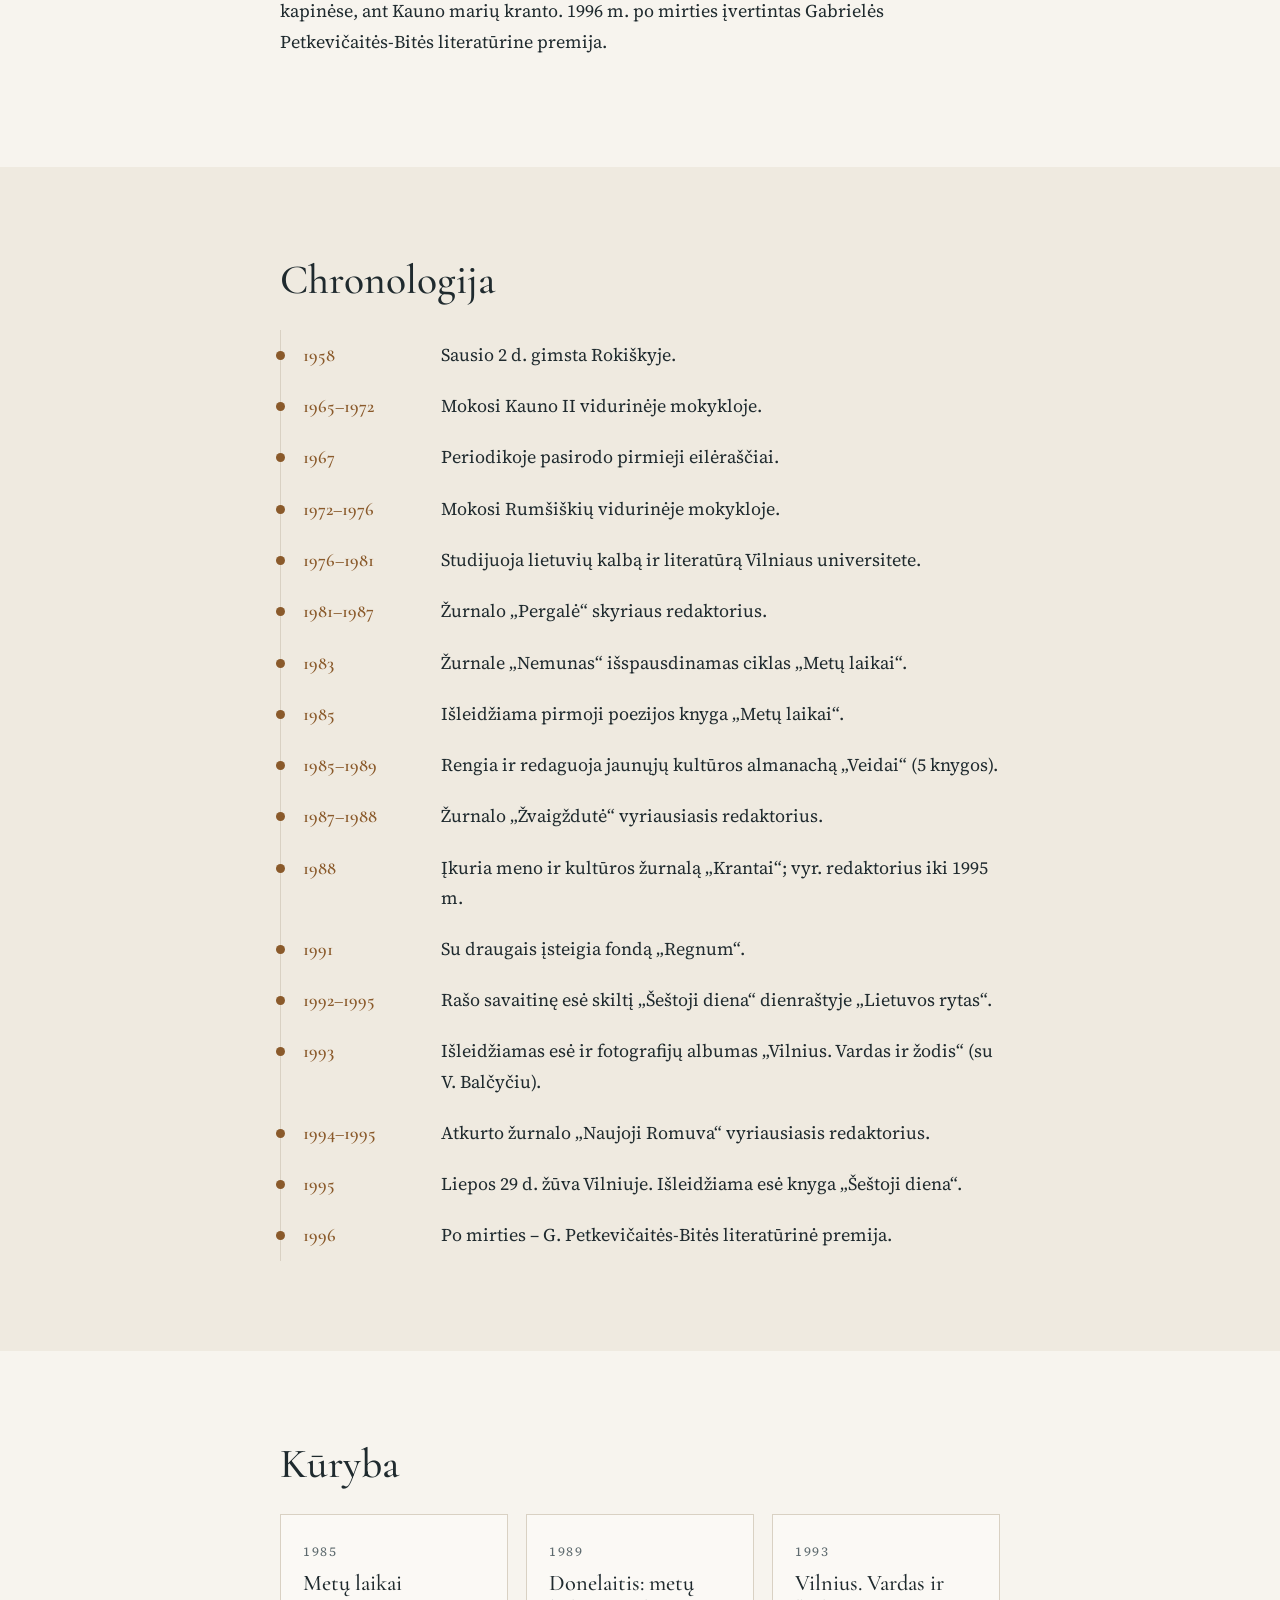
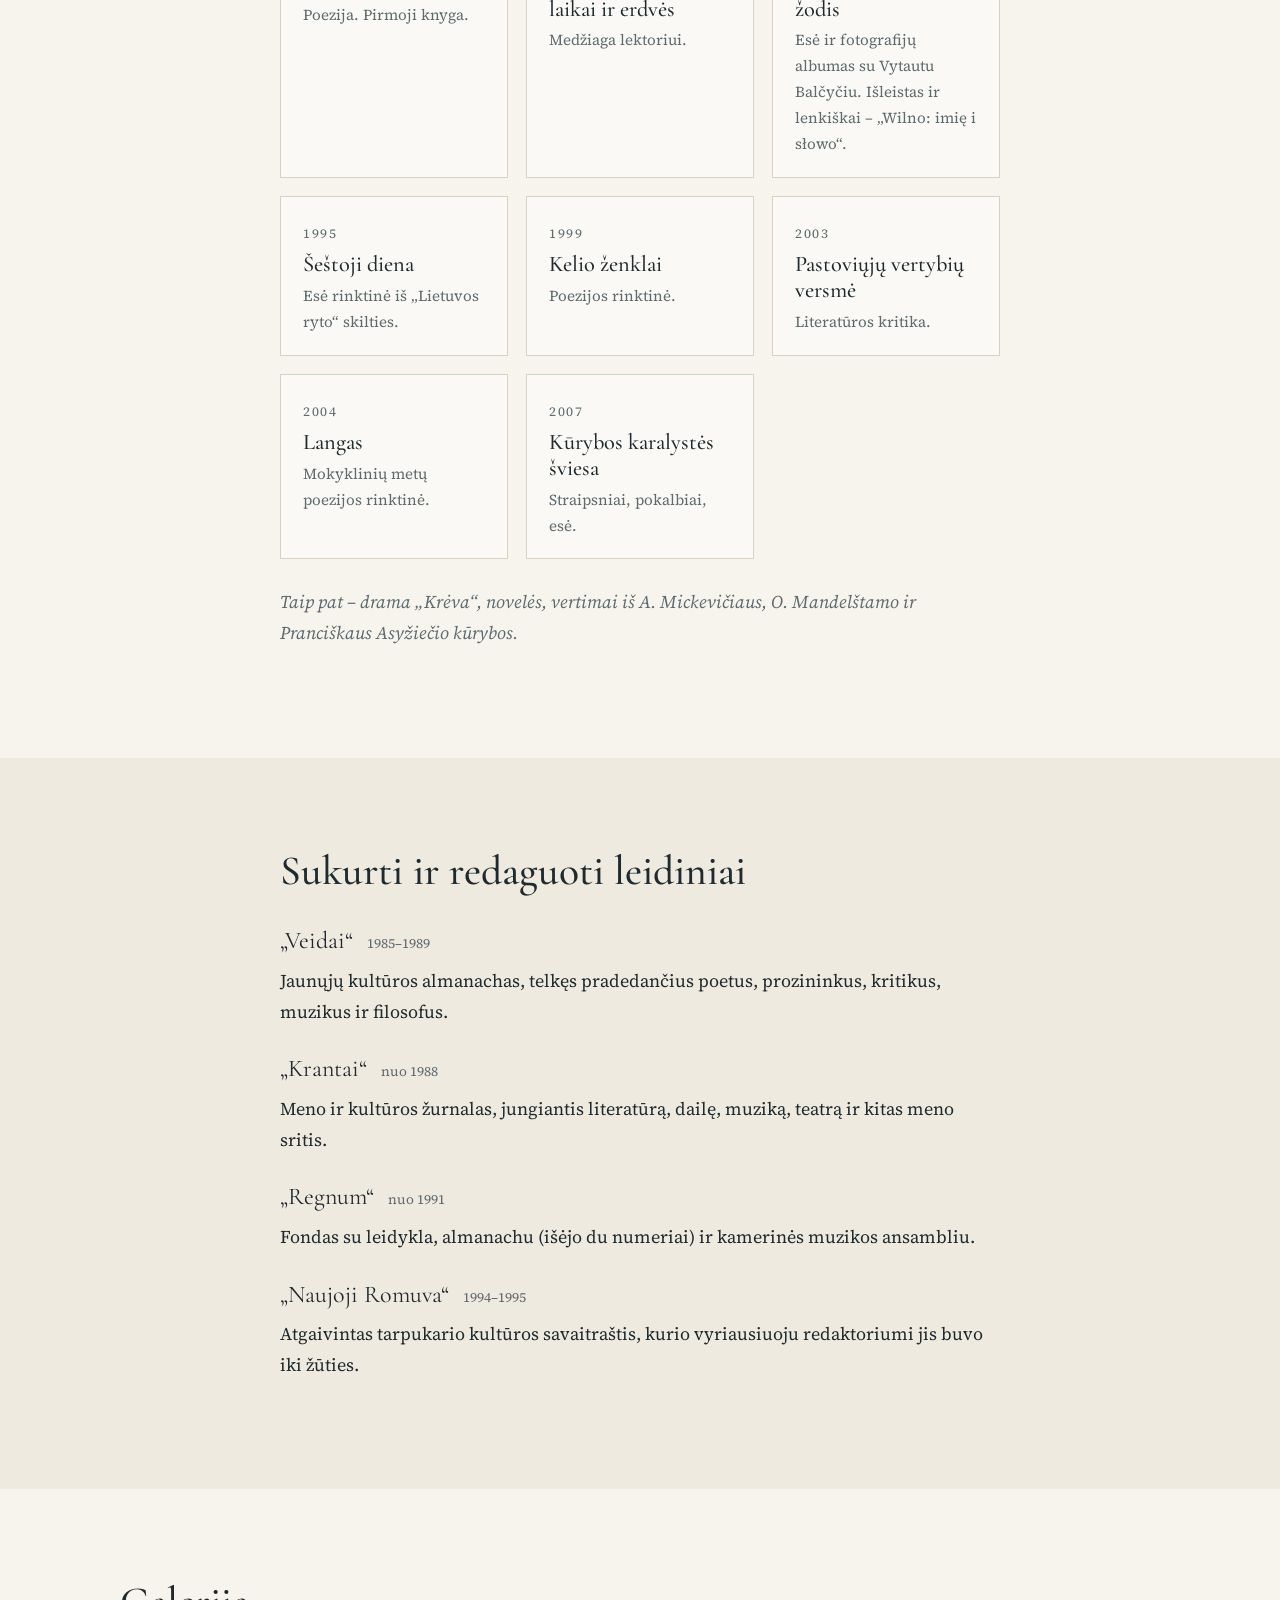
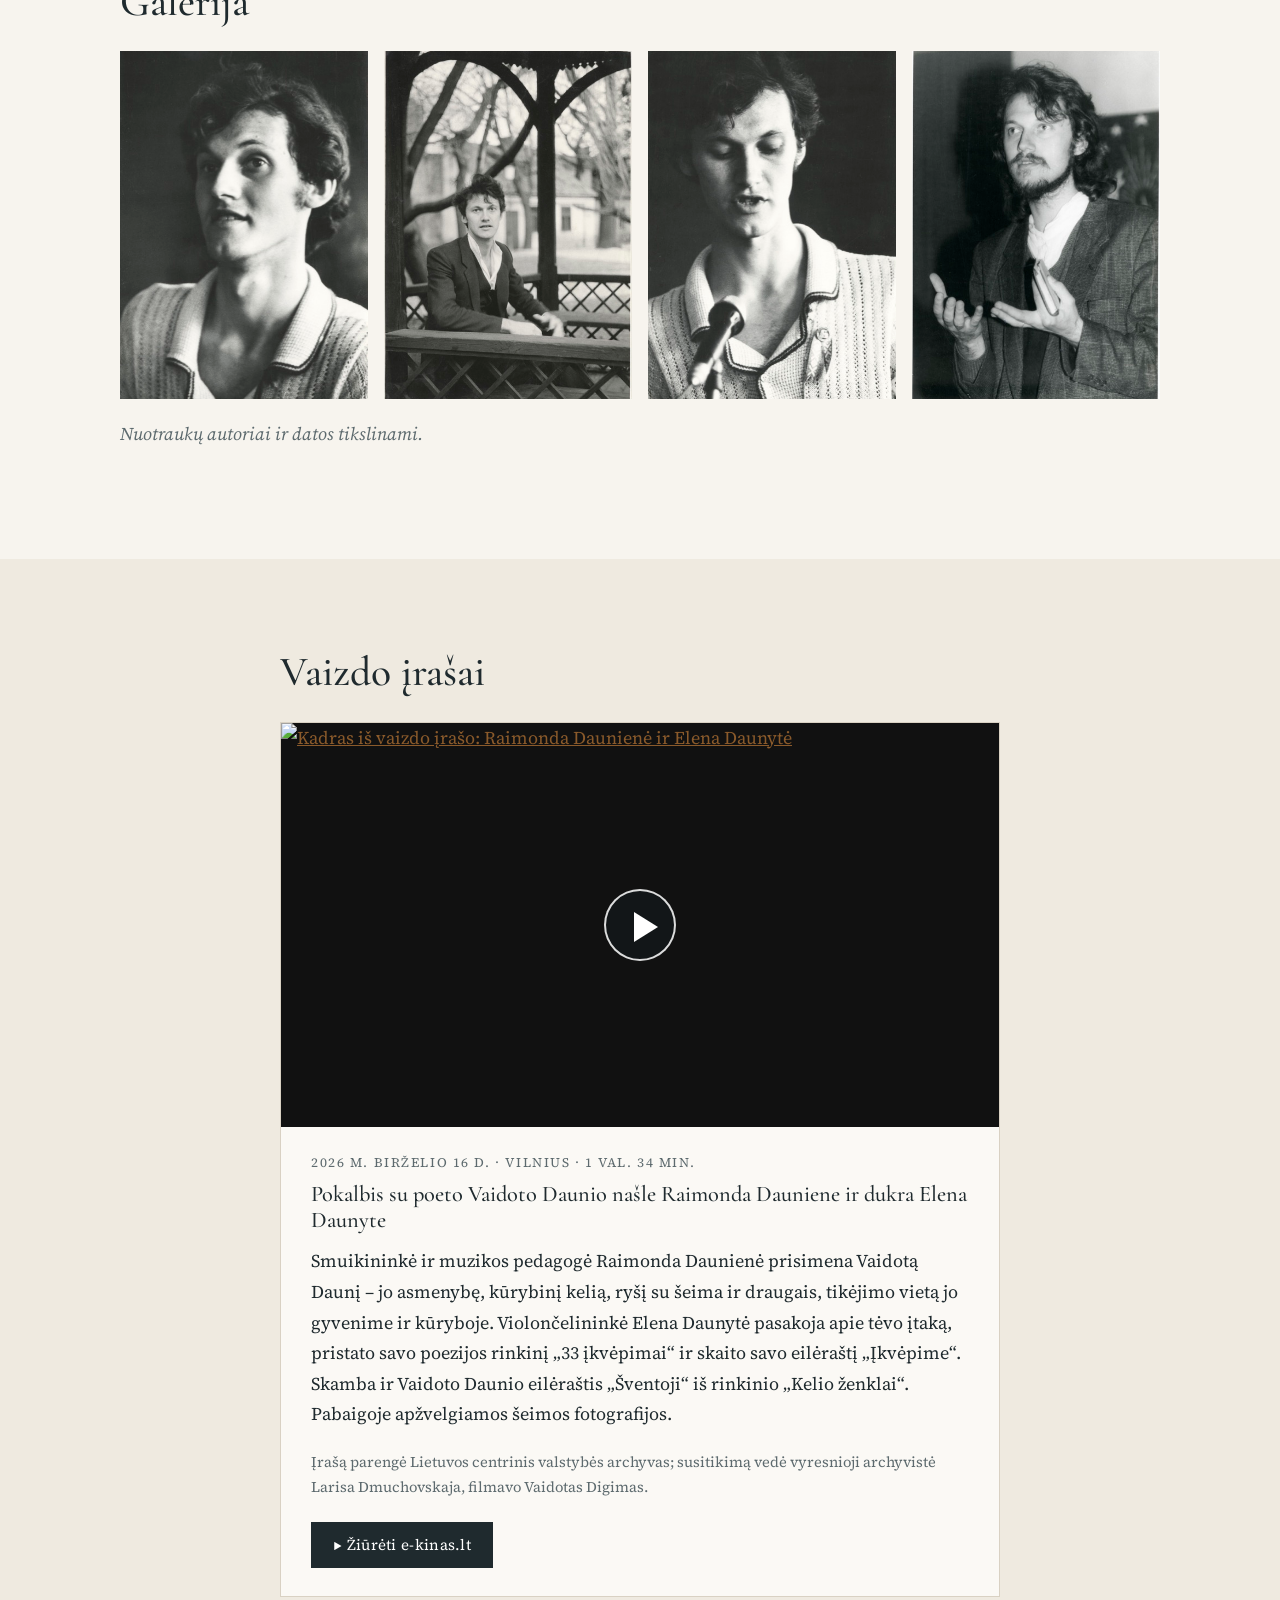
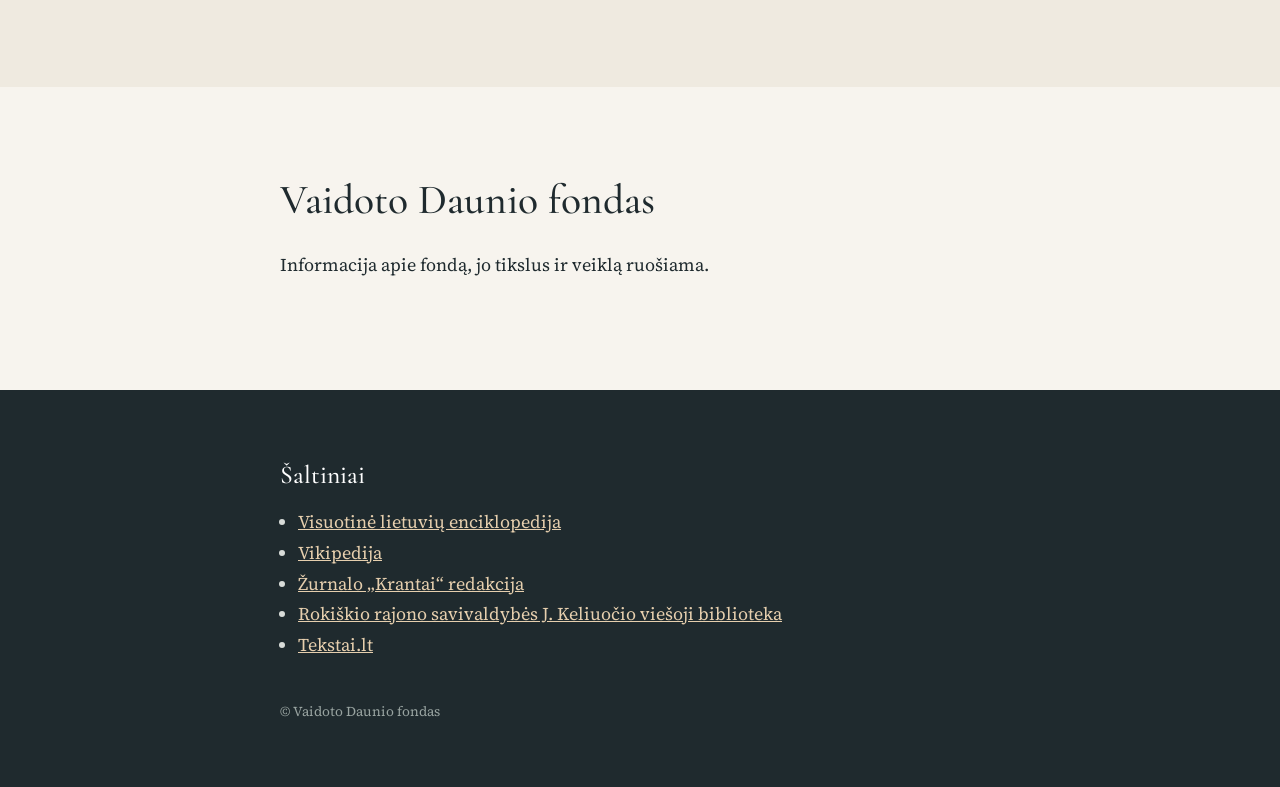
==== commit 321d5ea1: "Lietuviskame puslapyje kalbos mygtukas rodo EN Co-Authored-By: Claude Opus 5.5 <noreply@anthropic.co" ====
--- a/index.html
+++ b/index.html
@@ -31,7 +31,7 @@
       <li><a href="#fondas">Fondas</a></li>
     </ul>
     <details class="lang">
-      <summary aria-label="Kalba">LT</summary>
+      <summary aria-label="Kalba / Language">EN</summary>
       <div class="lang-menu">
         <a aria-current="page" lang="lt">Lietuvių</a>
         <a href="en/" hreflang="en" lang="en">English</a>
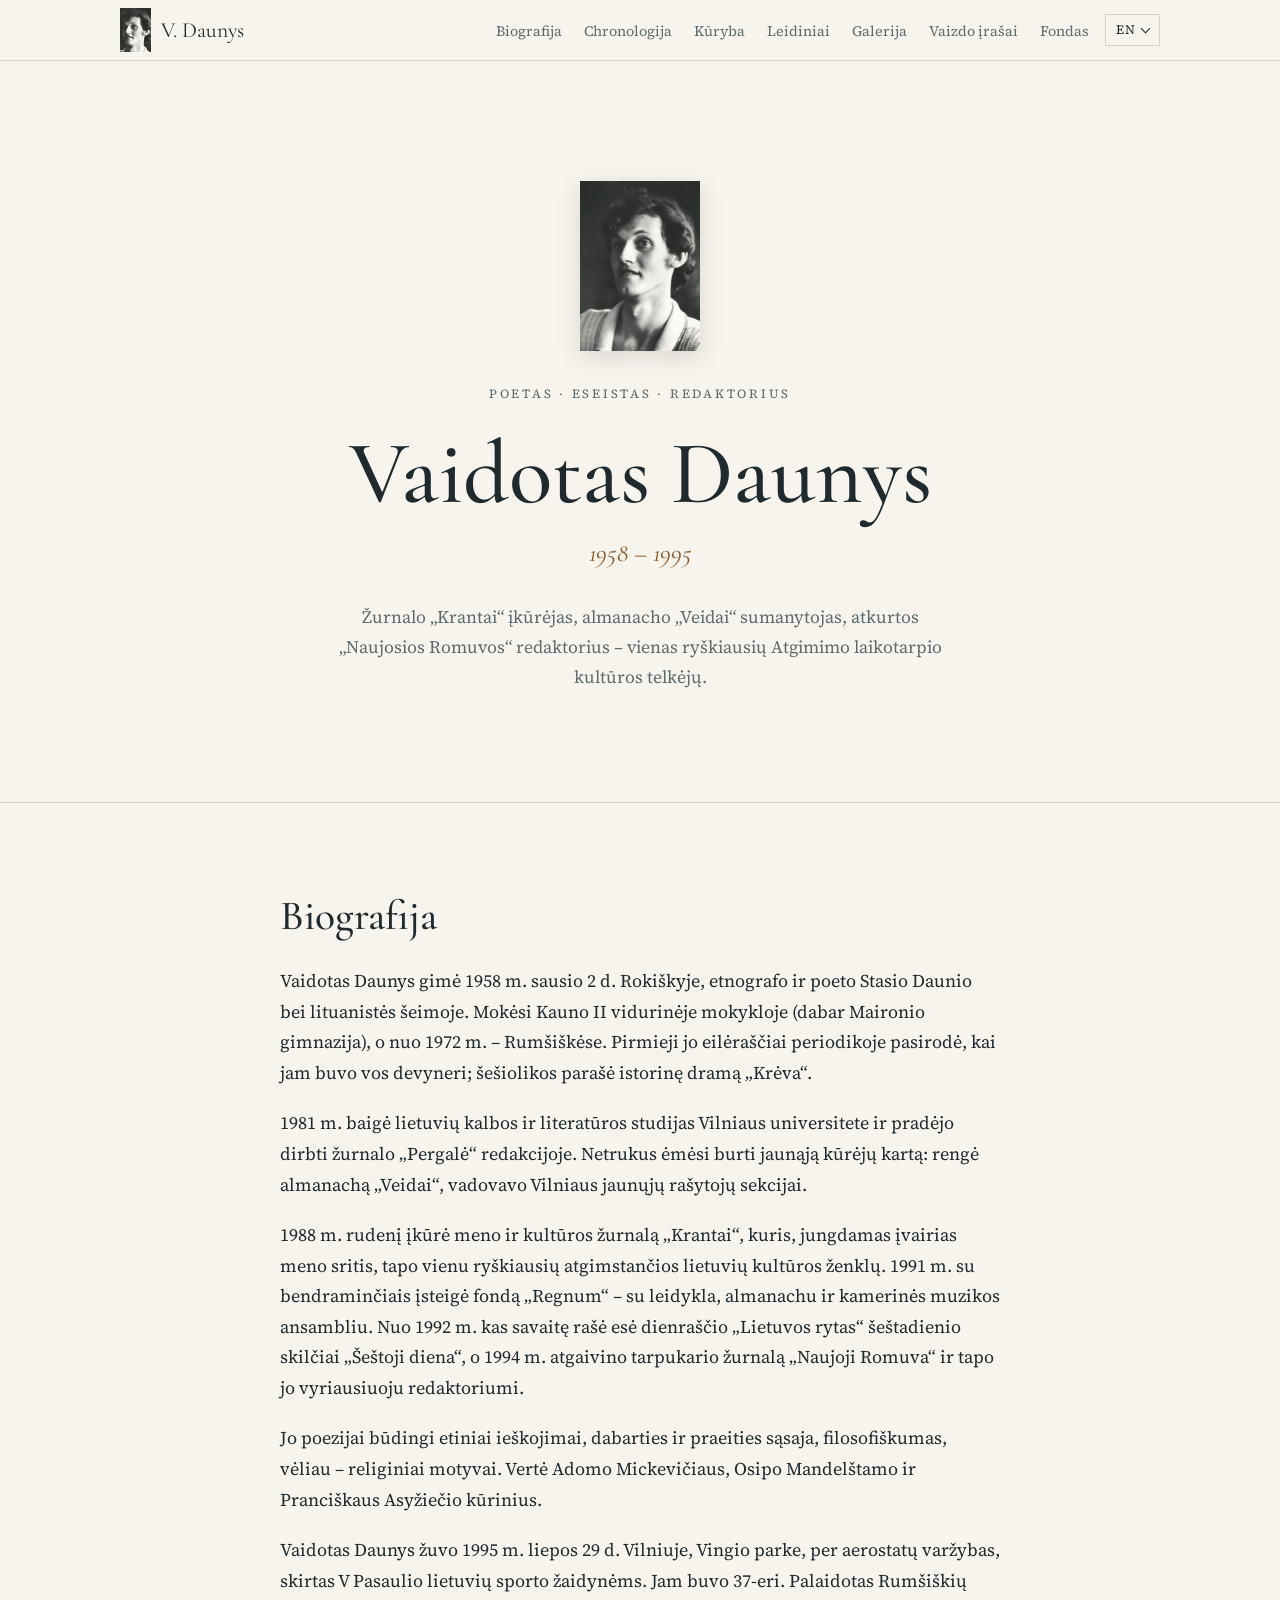
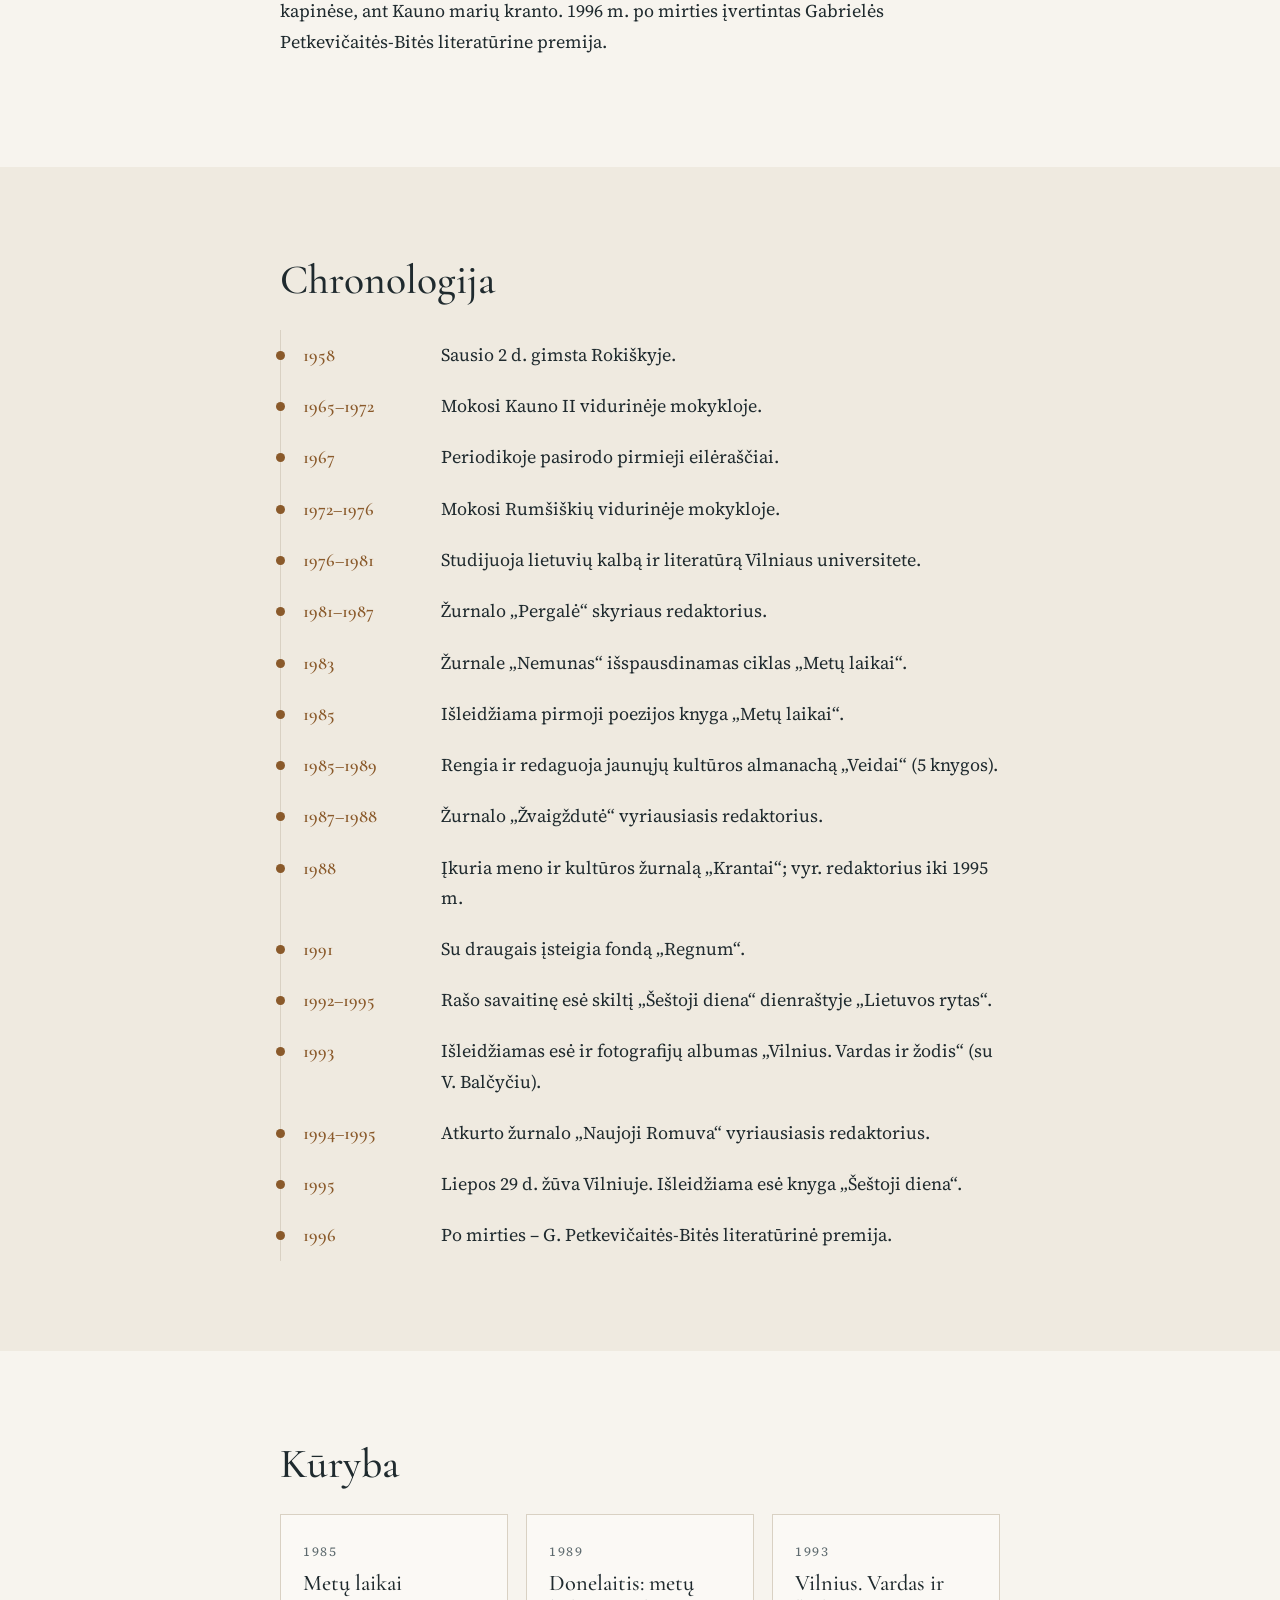
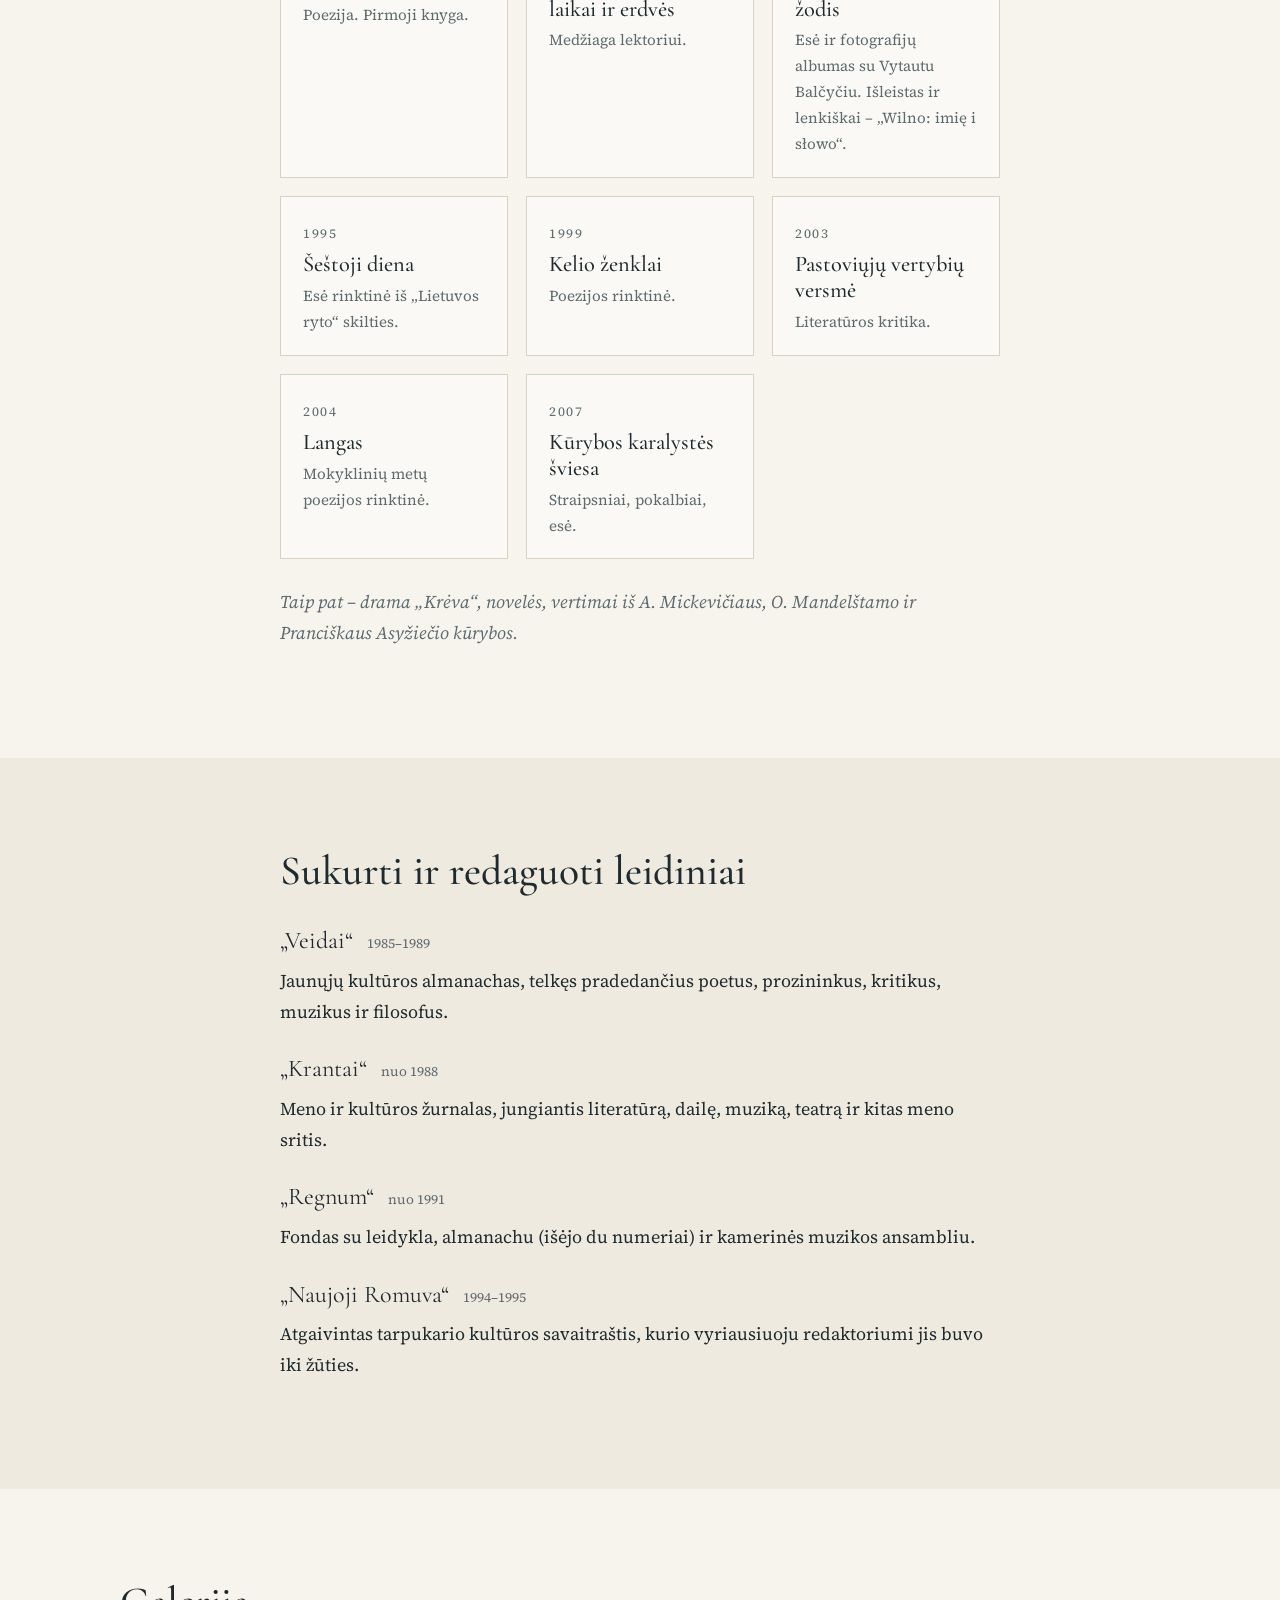
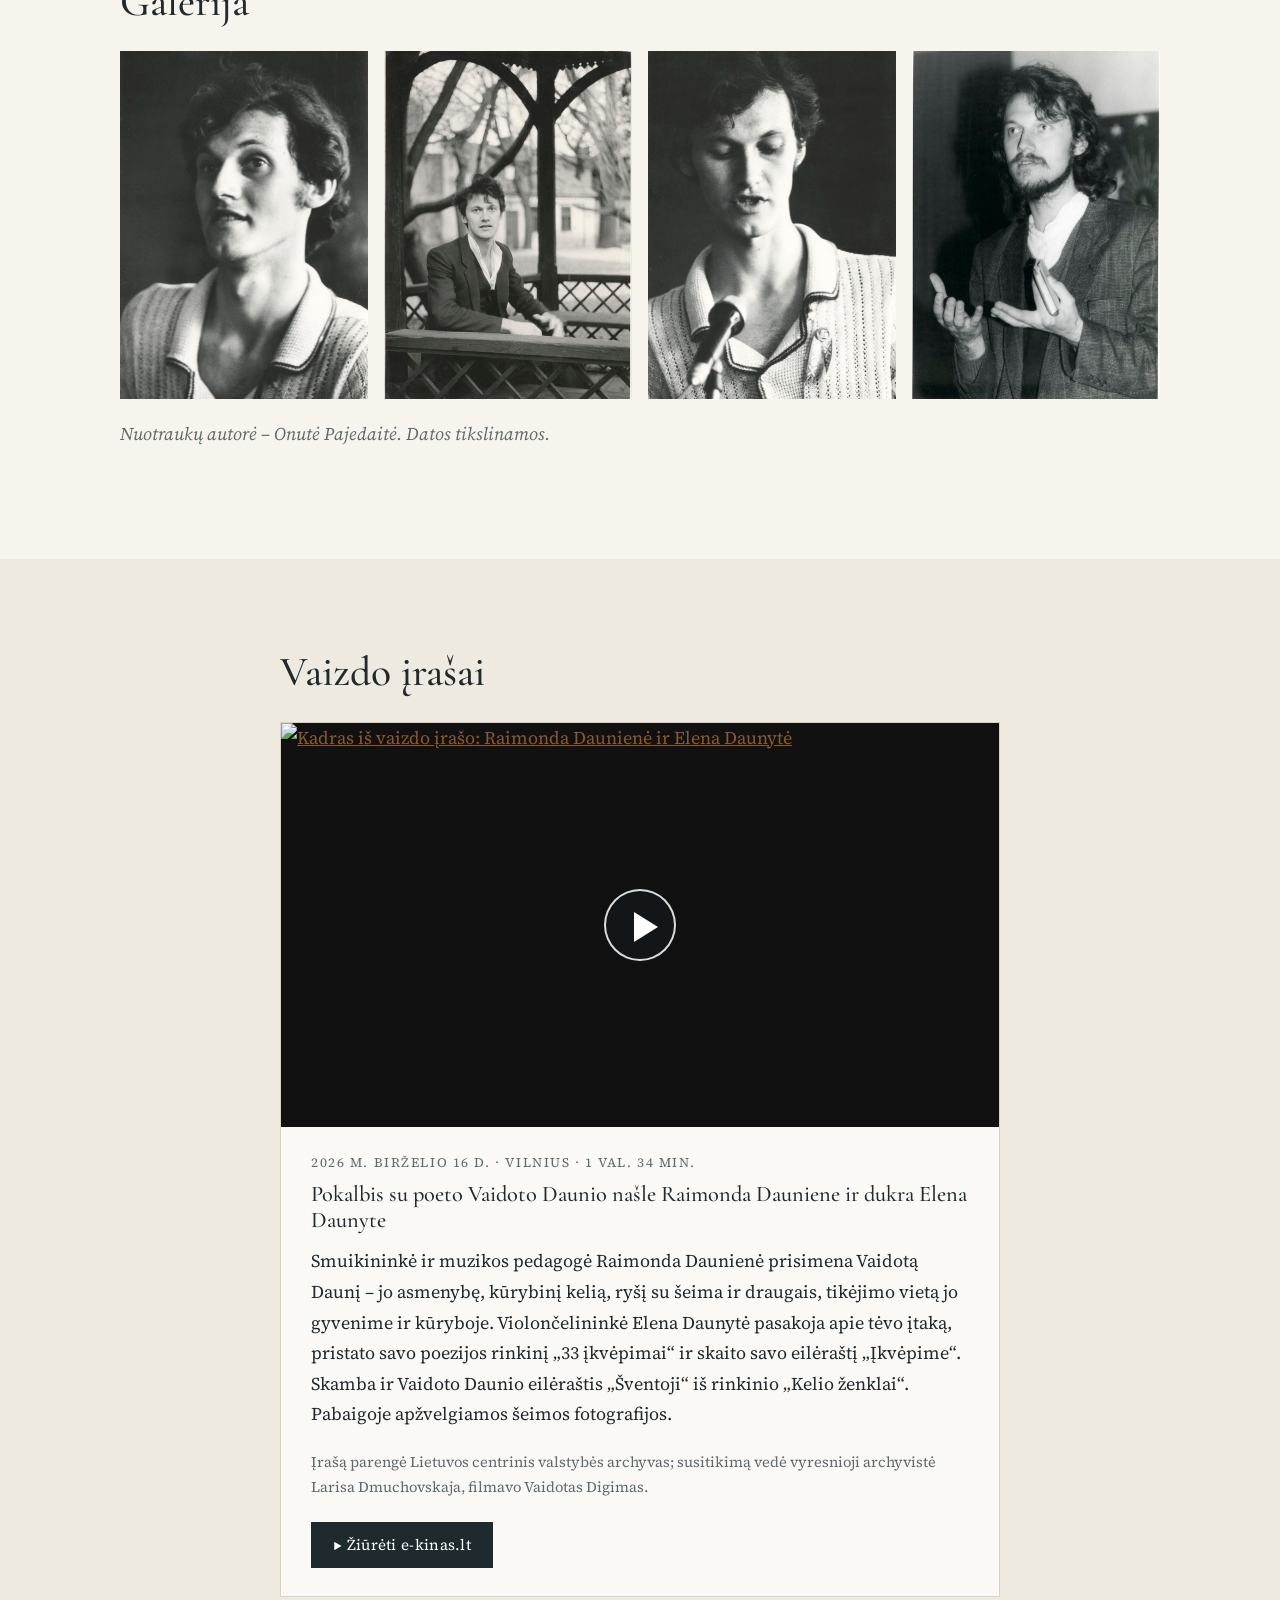
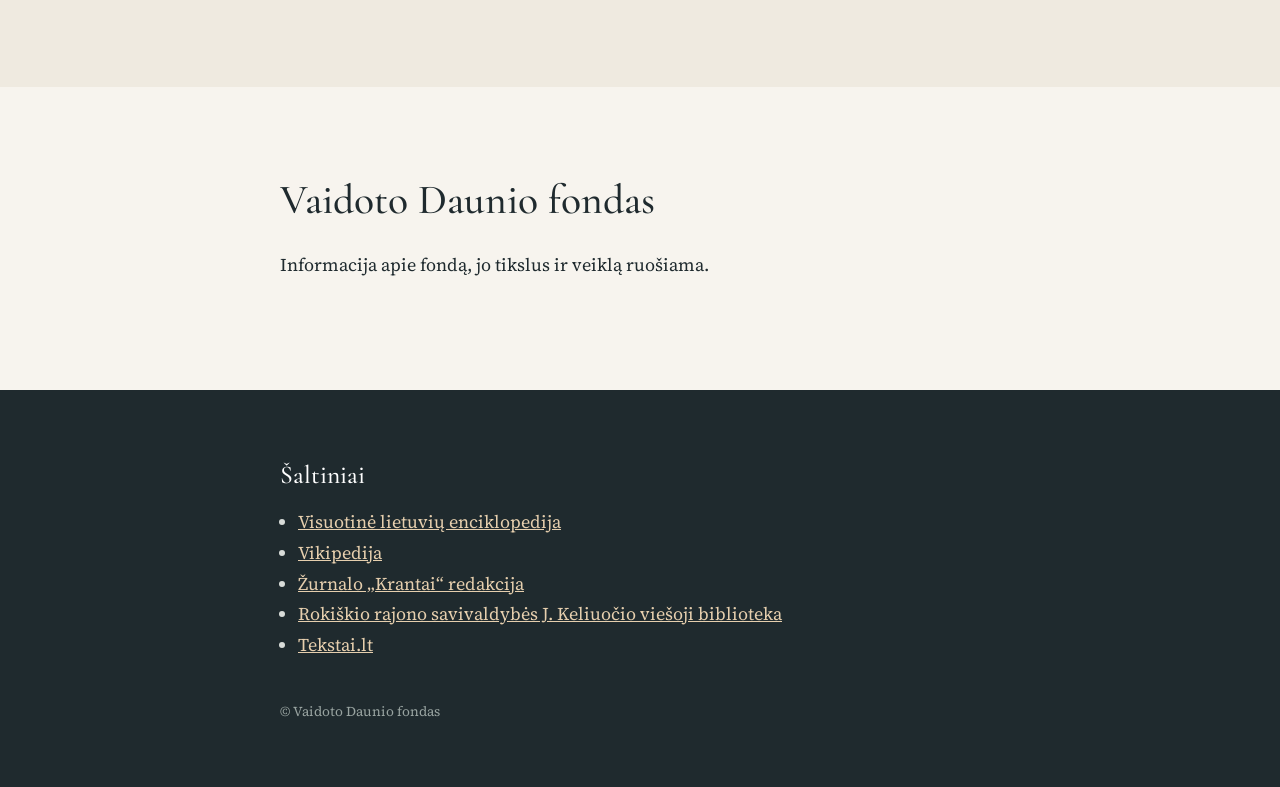
==== commit f1b920d2: "Nurodyta galerijos nuotrauku autore Onute Pajedaite Co-Authored-By: Claude Opus 5.5 <noreply@anthrop" ====
--- a/index.html
+++ b/index.html
@@ -132,7 +132,7 @@
       <a href="assets/img/galerija/003.jpg"><img src="assets/img/galerija/003-m.jpg" alt="Vaidotas Daunys kalba prie mikrofono" width="456" height="640" loading="lazy"></a>
       <a href="assets/img/galerija/004.jpg"><img src="assets/img/galerija/004-m.jpg" alt="Vaidotas Daunys kalba laikydamas knygą" width="430" height="640" loading="lazy"></a>
     </div>
-    <p class="note">Nuotraukų autoriai ir datos tikslinami.</p>
+    <p class="note">Nuotraukų autorė – Onutė Pajedaitė. Datos tikslinamos.</p>
   </div>
 </section>
 
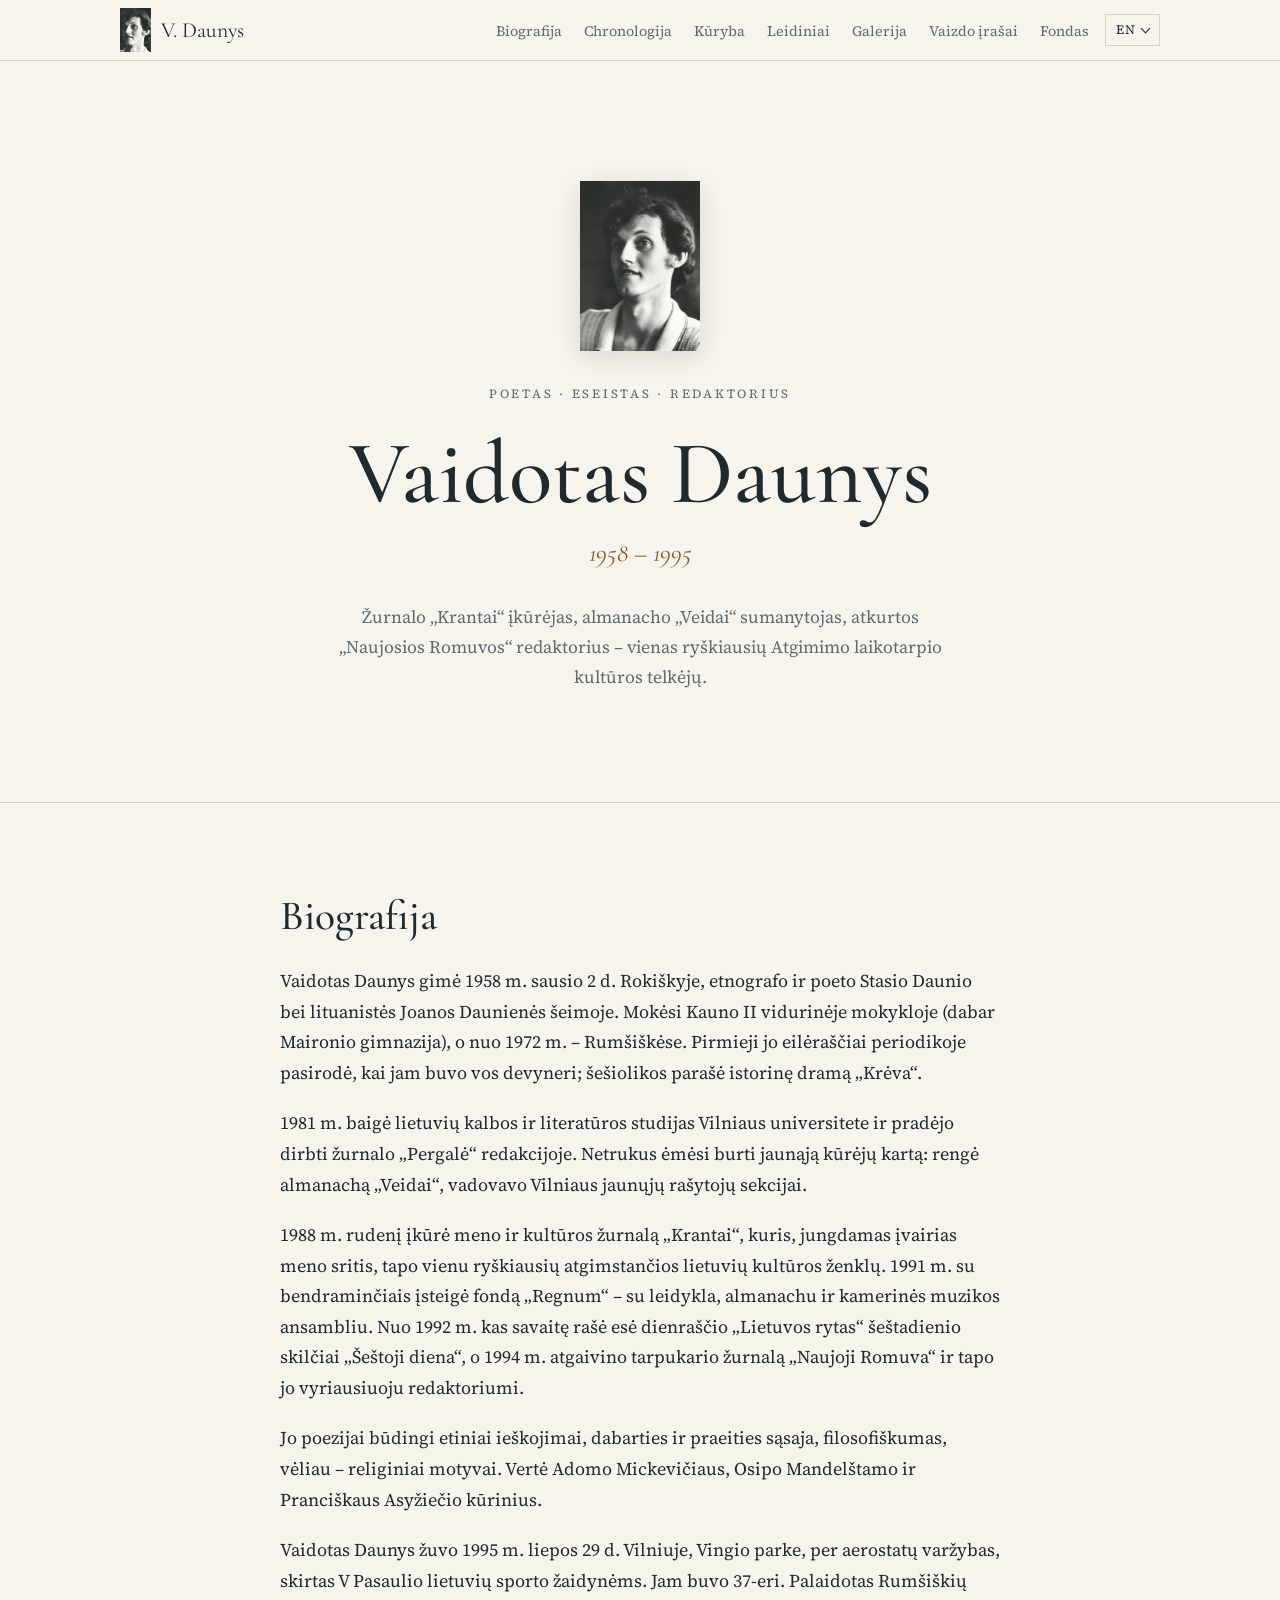
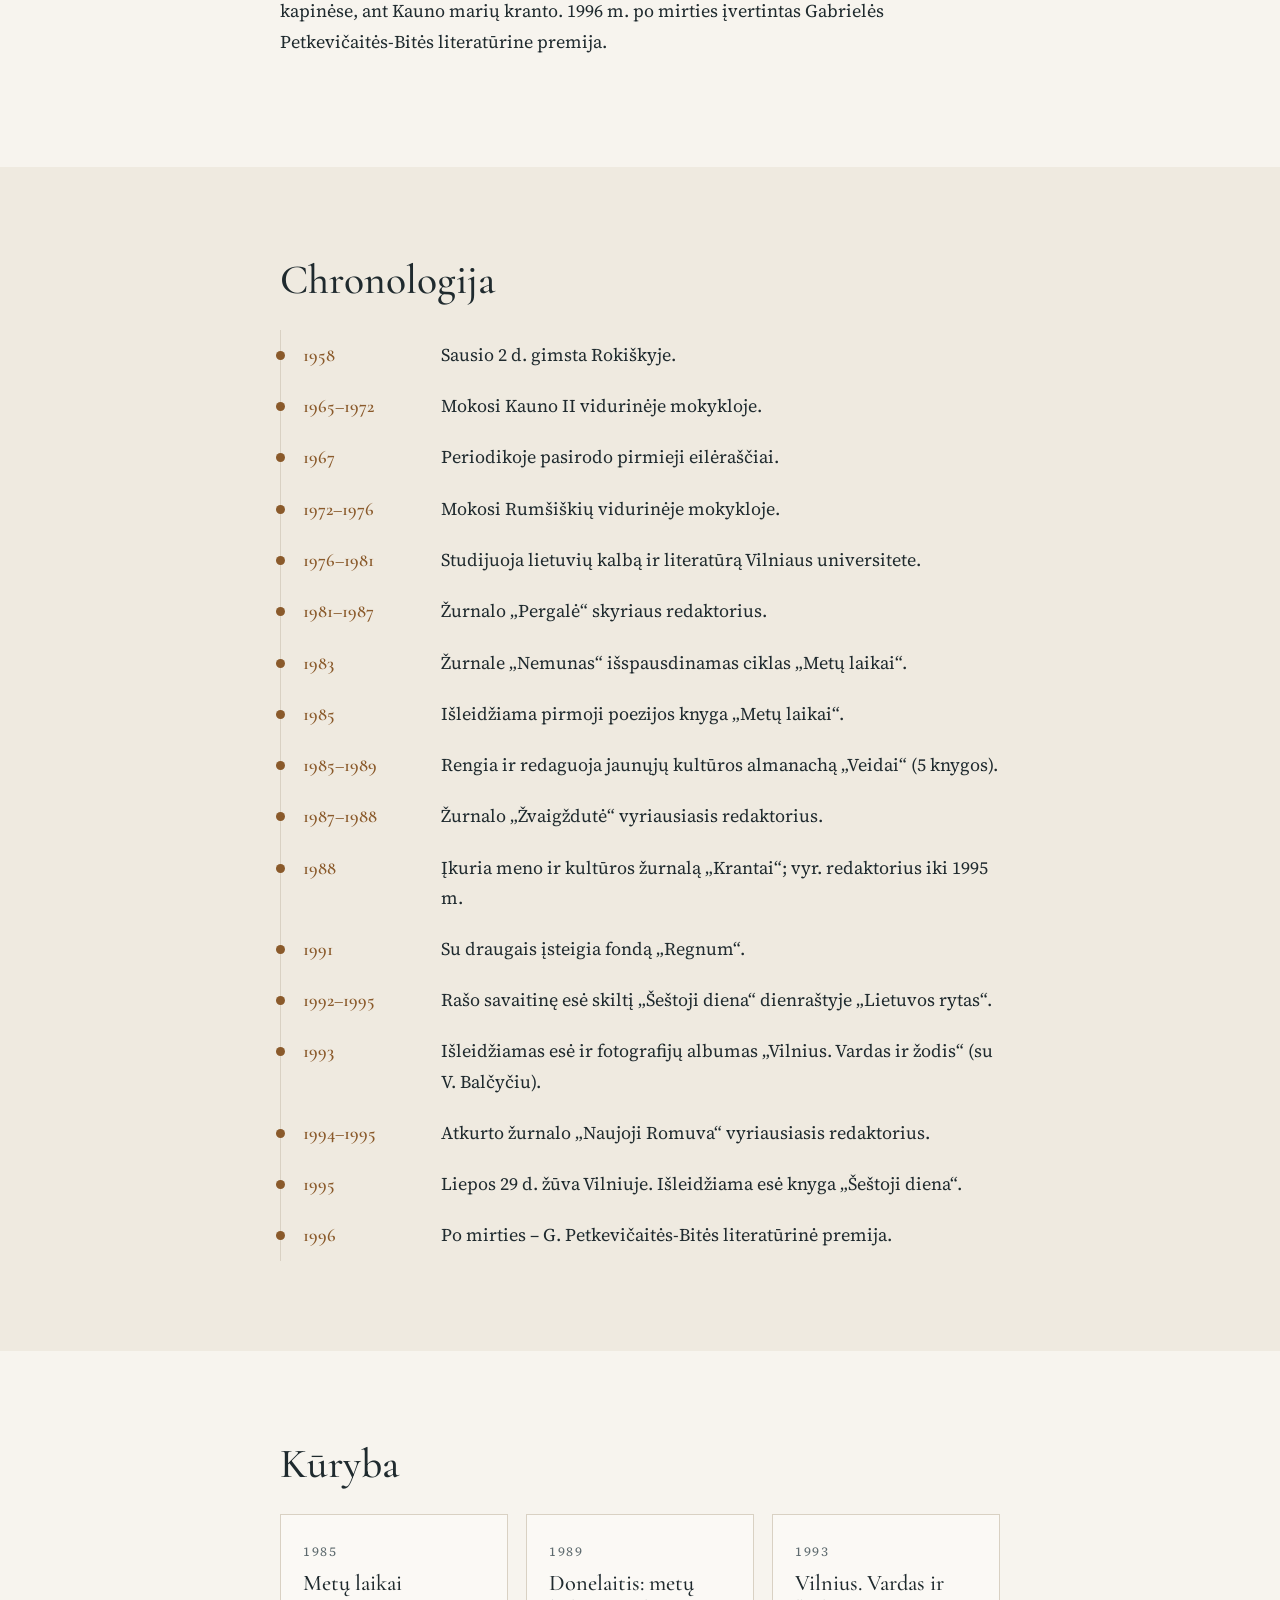
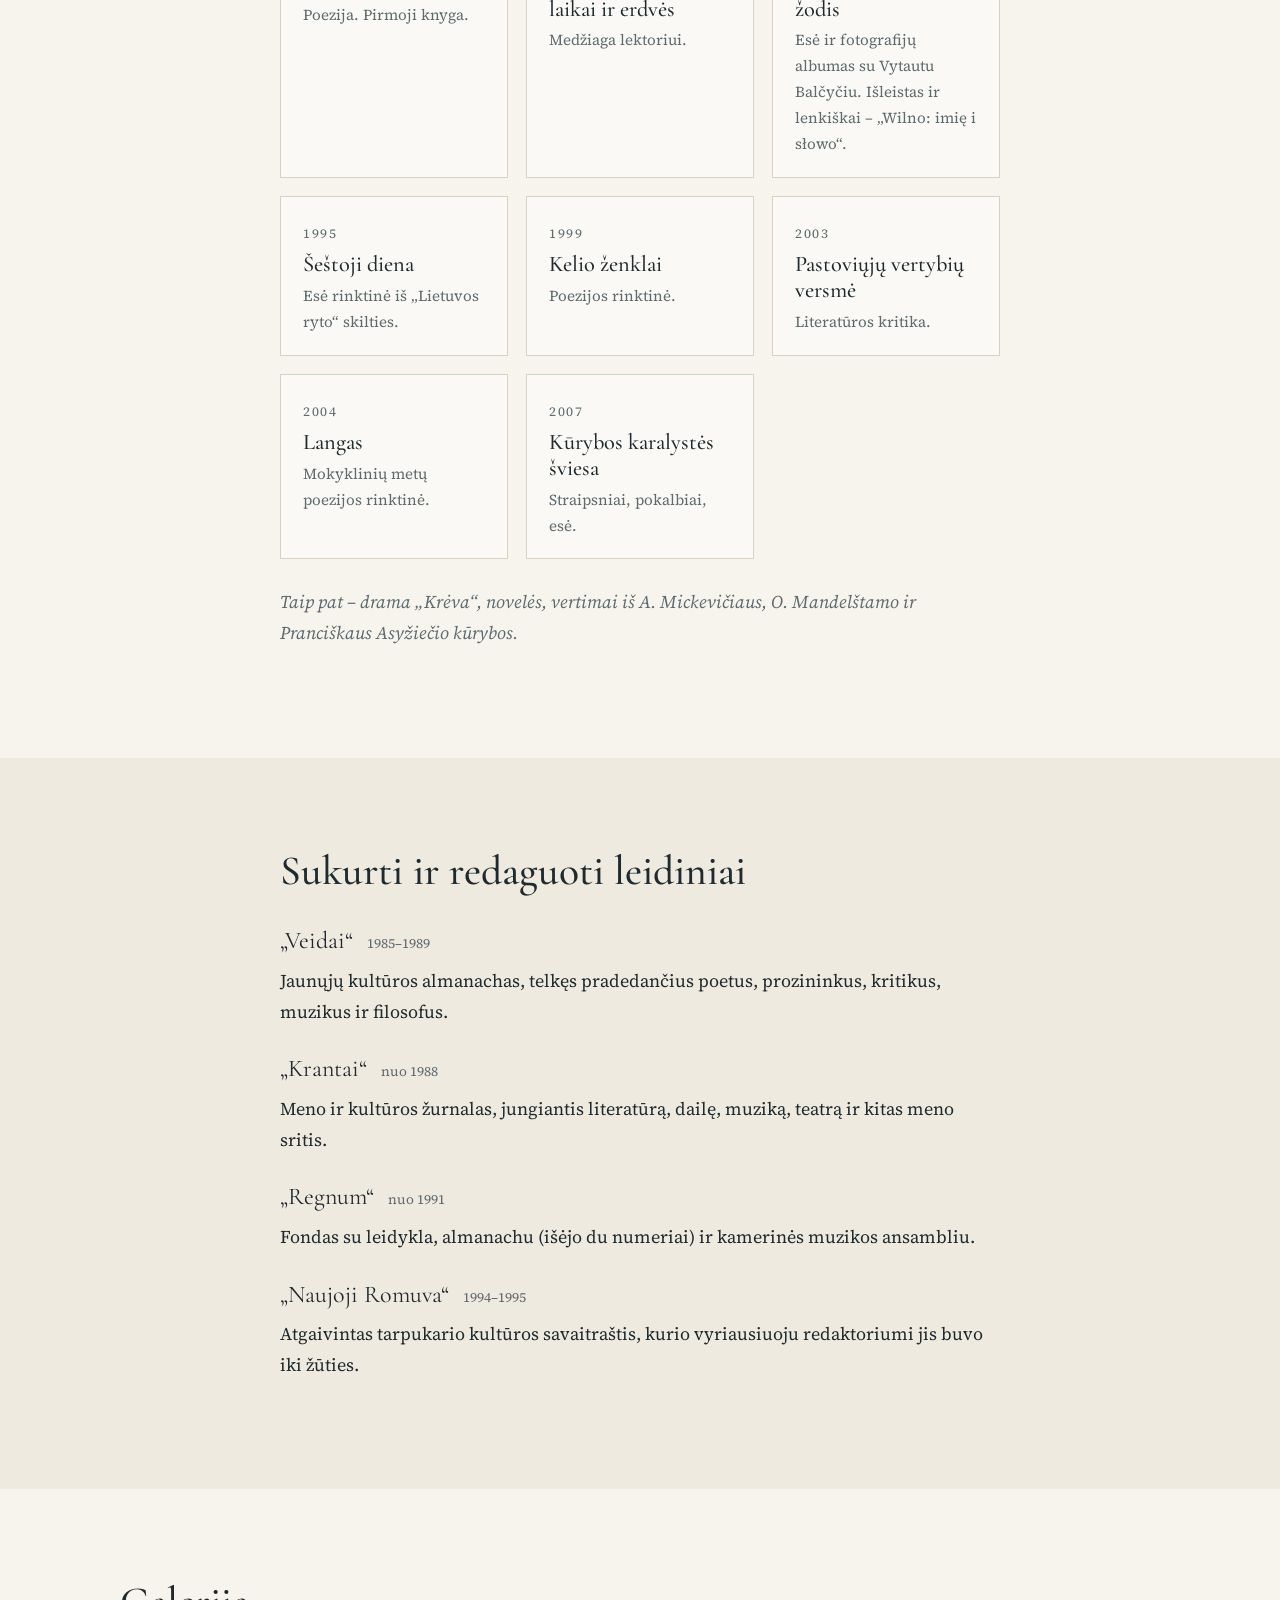
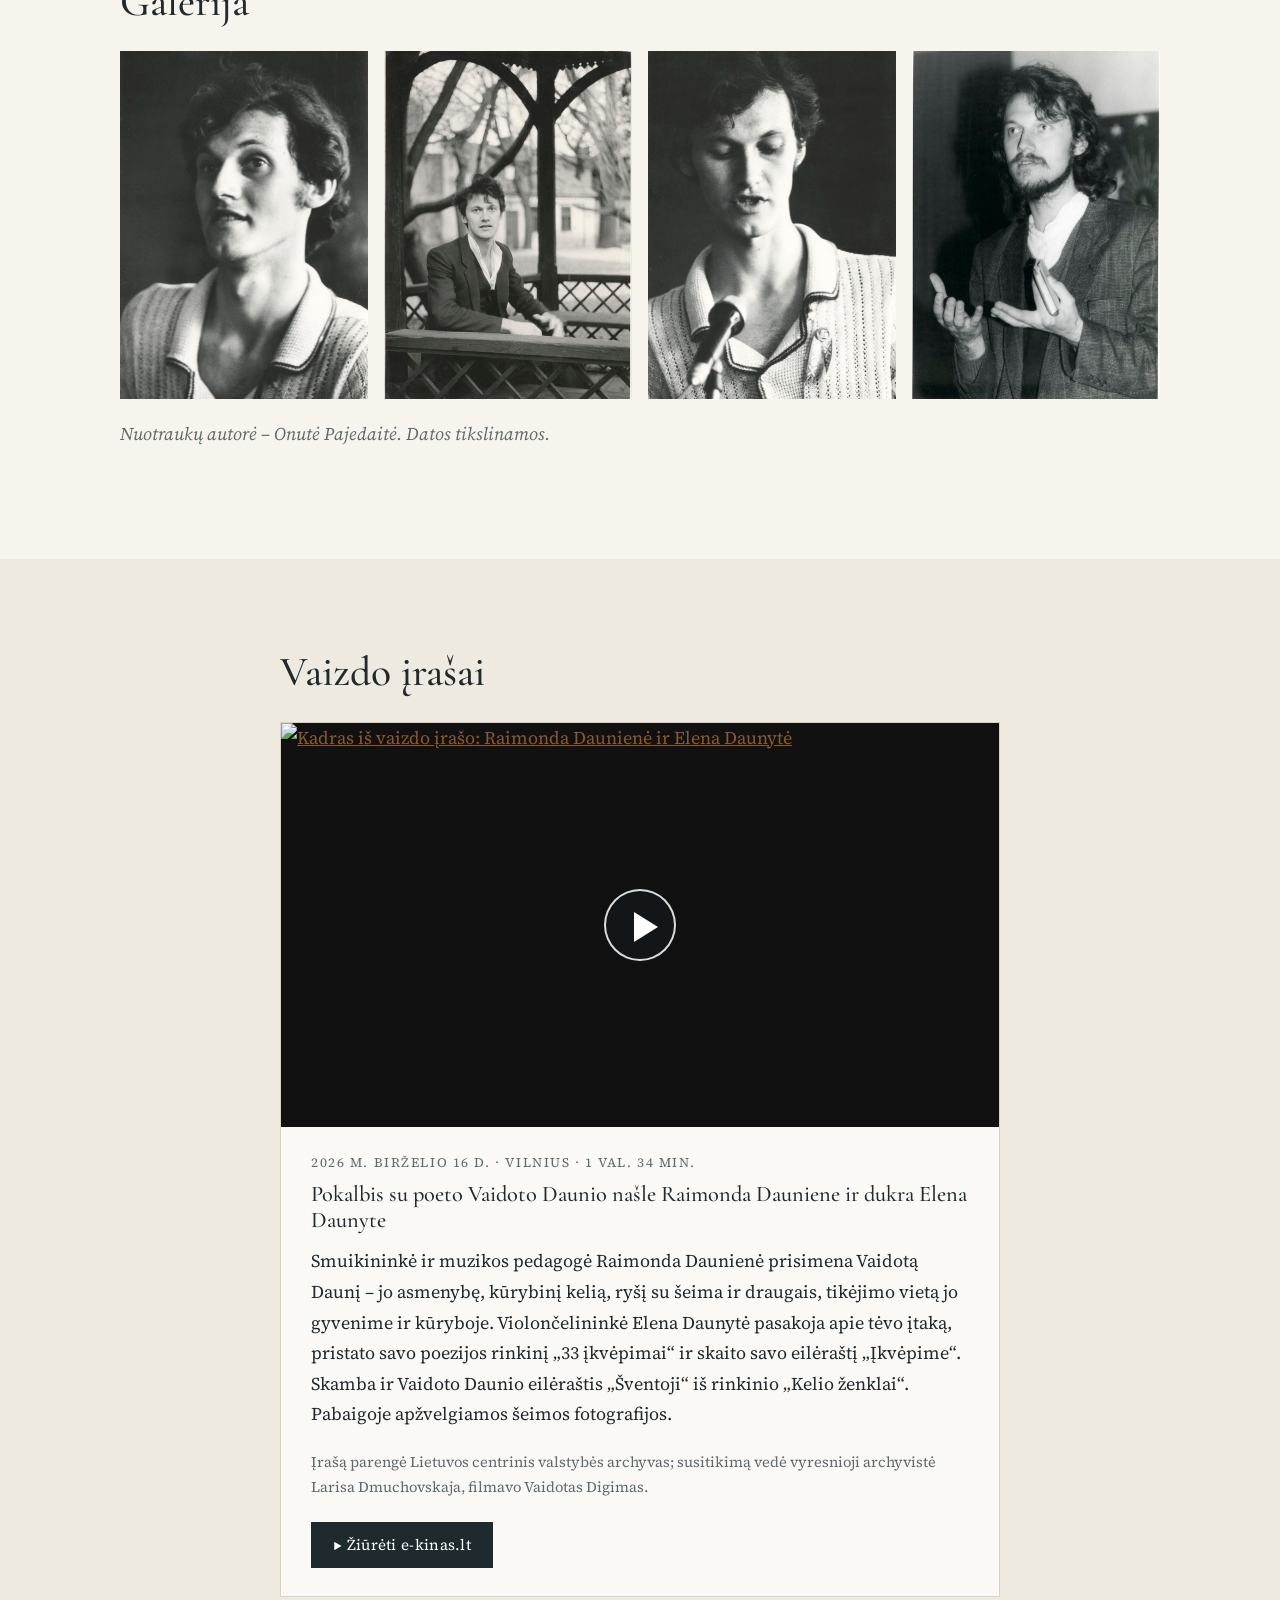
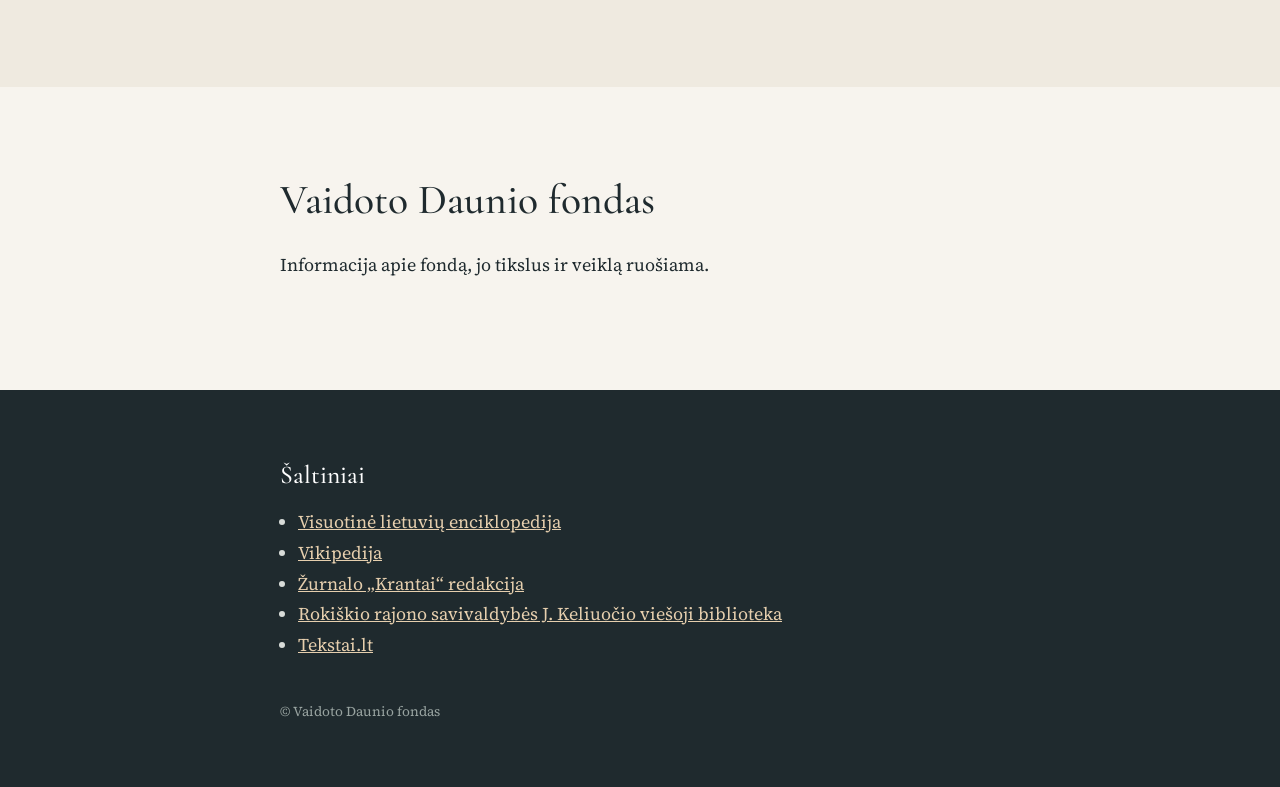
==== commit 0d6baf34: "Biografijoje nurodyta motina Joana Dauniene Co-Authored-By: Claude Opus 5.5 <noreply@anthropic.com>" ====
--- a/index.html
+++ b/index.html
@@ -3,13 +3,55 @@
 <head>
 <meta charset="utf-8">
 <meta name="viewport" content="width=device-width, initial-scale=1">
-<title>Vaidotas Daunys (1958–1995)</title>
+<title>Vaidotas Daunys (1958–1995) – poetas, eseistas, redaktorius</title>
 <meta name="description" content="Vaidotas Daunys (1958–1995) – poetas, eseistas, redaktorius, žurnalo „Krantai“ įkūrėjas. Gyvenimas, kūryba ir atminimas.">
 <meta name="theme-color" content="#1f2a2e">
-<link rel="alternate" hreflang="lt" href="https://daunyteelena-byte.github.io/vaidotas-daunys/">
-<link rel="alternate" hreflang="en" href="https://daunyteelena-byte.github.io/vaidotas-daunys/en/">
-<link rel="alternate" hreflang="de" href="https://daunyteelena-byte.github.io/vaidotas-daunys/de/">
-<link rel="alternate" hreflang="fr" href="https://daunyteelena-byte.github.io/vaidotas-daunys/fr/">
+<link rel="canonical" href="https://vaidotasdaunys.lt/">
+<meta property="og:type" content="profile">
+<meta property="og:site_name" content="Vaidotas Daunys">
+<meta property="og:title" content="Vaidotas Daunys (1958–1995) – poetas, eseistas, redaktorius">
+<meta property="og:description" content="Vaidotas Daunys (1958–1995) – poetas, eseistas, redaktorius, žurnalo „Krantai“ įkūrėjas. Gyvenimas, kūryba ir atminimas.">
+<meta property="og:url" content="https://vaidotasdaunys.lt/">
+<meta property="og:image" content="https://vaidotasdaunys.lt/assets/img/galerija/001.jpg">
+<meta property="og:image:alt" content="Vaidoto Daunio portretas">
+<meta property="og:locale" content="lt_LT">
+<meta name="twitter:card" content="summary_large_image">
+<script type="application/ld+json">
+{
+  "@context": "https://schema.org",
+  "@type": "Person",
+  "name": "Vaidotas Daunys",
+  "birthDate": "1958-01-02",
+  "deathDate": "1995-07-29",
+  "birthPlace": {
+    "@type": "Place",
+    "name": "Rokiškis, Lithuania"
+  },
+  "deathPlace": {
+    "@type": "Place",
+    "name": "Vilnius, Lithuania"
+  },
+  "description": "Poetas, eseistas, redaktorius, žurnalo „Krantai“ įkūrėjas",
+  "image": "https://vaidotasdaunys.lt/assets/img/galerija/001.jpg",
+  "url": "https://vaidotasdaunys.lt/",
+  "inLanguage": "lt",
+  "nationality": "Lithuanian",
+  "alumniOf": {
+    "@type": "CollegeOrUniversity",
+    "name": "Vilniaus universitetas"
+  },
+  "award": "Gabrielės Petkevičaitės-Bitės literatūrinė premija (1996)",
+  "sameAs": [
+    "https://lt.wikipedia.org/wiki/Vaidotas_Daunys",
+    "https://www.vle.lt/straipsnis/vaidotas-daunys/"
+  ]
+}
+</script>
+<link rel="alternate" hreflang="lt" href="https://vaidotasdaunys.lt/">
+<link rel="alternate" hreflang="en" href="https://vaidotasdaunys.lt/en/">
+<link rel="alternate" hreflang="de" href="https://vaidotasdaunys.lt/de/">
+<link rel="alternate" hreflang="fr" href="https://vaidotasdaunys.lt/fr/">
+<link rel="alternate" hreflang="x-default" href="https://vaidotasdaunys.lt/">
 <link rel="icon" href="favicon.svg" type="image/svg+xml">
 <link rel="preconnect" href="https://fonts.googleapis.com">
 <link rel="preconnect" href="https://fonts.gstatic.com" crossorigin>
@@ -21,7 +63,7 @@
 <header class="top">
   <nav class="wrap nav">
     <a class="brand" href="#"><img src="assets/img/vaidotas-daunys.jpg" alt="Vaidoto Daunio portretas" width="31" height="44">V. Daunys</a>
-    <ul>
+    <ul id="menu">
       <li><a href="#biografija">Biografija</a></li>
       <li><a href="#chronologija">Chronologija</a></li>
       <li><a href="#kuryba">Kūryba</a></li>
@@ -39,6 +81,7 @@
         <a href="fr/" hreflang="fr" lang="fr">Français</a>
       </div>
     </details>
+    <button class="menu-toggle" type="button" aria-expanded="false" aria-controls="menu" aria-label="Meniu"><span></span></button>
   </nav>
 </header>
 
@@ -57,7 +100,7 @@
 <section id="biografija" class="block">
   <div class="wrap narrow">
     <h2>Biografija</h2>
-    <p>Vaidotas Daunys gimė 1958 m. sausio 2 d. Rokiškyje, etnografo ir poeto Stasio Daunio bei lituanistės šeimoje. Mokėsi Kauno II vidurinėje mokykloje (dabar Maironio gimnazija), o nuo 1972 m. – Rumšiškėse. Pirmieji jo eilėraščiai periodikoje pasirodė, kai jam buvo vos devyneri; šešiolikos parašė istorinę dramą „Krėva“.</p>
+    <p>Vaidotas Daunys gimė 1958 m. sausio 2 d. Rokiškyje, etnografo ir poeto Stasio Daunio bei lituanistės Joanos Daunienės šeimoje. Mokėsi Kauno II vidurinėje mokykloje (dabar Maironio gimnazija), o nuo 1972 m. – Rumšiškėse. Pirmieji jo eilėraščiai periodikoje pasirodė, kai jam buvo vos devyneri; šešiolikos parašė istorinę dramą „Krėva“.</p>
     <p>1981 m. baigė lietuvių kalbos ir literatūros studijas Vilniaus universitete ir pradėjo dirbti žurnalo „Pergalė“ redakcijoje. Netrukus ėmėsi burti jaunąją kūrėjų kartą: rengė almanachą „Veidai“, vadovavo Vilniaus jaunųjų rašytojų sekcijai.</p>
     <p>1988 m. rudenį įkūrė meno ir kultūros žurnalą „Krantai“, kuris, jungdamas įvairias meno sritis, tapo vienu ryškiausių atgimstančios lietuvių kultūros ženklų. 1991 m. su bendraminčiais įsteigė fondą „Regnum“ – su leidykla, almanachu ir kamerinės muzikos ansambliu. Nuo 1992 m. kas savaitę rašė esė dienraščio „Lietuvos rytas“ šeštadienio skilčiai „Šeštoji diena“, o 1994 m. atgaivino tarpukario žurnalą „Naujoji Romuva“ ir tapo jo vyriausiuoju redaktoriumi.</p>
     <p>Jo poezijai būdingi etiniai ieškojimai, dabarties ir praeities sąsaja, filosofiškumas, vėliau – religiniai motyvai. Vertė Adomo Mickevičiaus, Osipo Mandelštamo ir Pranciškaus Asyžiečio kūrinius.</p>
@@ -200,6 +243,17 @@
   document.addEventListener('keydown', function (e) { if (e.key === 'Escape') d.open = false; });
 })();
 </script>
+<script>
+(function () {
+  var nav = document.querySelector('.nav'), btn = document.querySelector('.menu-toggle');
+  if (!nav || !btn) return;
+  function set(open) { nav.classList.toggle('open', open); btn.setAttribute('aria-expanded', open); }
+  btn.addEventListener('click', function (e) { e.stopPropagation(); set(!nav.classList.contains('open')); });
+  document.querySelectorAll('#menu a').forEach(function (a) { a.addEventListener('click', function () { set(false); }); });
+  document.addEventListener('click', function (e) { if (!nav.contains(e.target)) set(false); });
+  document.addEventListener('keydown', function (e) { if (e.key === 'Escape') set(false); });
+})();
+</script>
 
 <footer class="foot">
   <div class="wrap narrow">
--- a/assets/style.css
+++ b/assets/style.css
@@ -38,6 +38,7 @@
 .brand img { height: 44px; width: auto; display: block; }
 .nav ul { display: flex; gap: 22px; list-style: none; margin: 0 0 0 auto; padding: 0; overflow-x: auto; min-width: 0; }
 .lang { position: relative; flex-shrink: 0; }
+.menu-toggle { display: none; }
 .lang summary { list-style: none; cursor: pointer; display: flex; align-items: center; gap: 6px; padding: 4px 10px; border: 1px solid var(--line); font-size: .8rem; letter-spacing: .08em; color: var(--ink); user-select: none; }
 .lang summary::-webkit-details-marker { display: none; }
 .lang summary::after { content: ""; width: 6px; height: 6px; border-right: 1.5px solid currentColor; border-bottom: 1.5px solid currentColor; transform: translateY(-2px) rotate(45deg); transition: transform .2s ease; }
@@ -121,9 +122,21 @@
 
 @media (max-width: 640px) {
   body { font-size: 17px; }
-  .nav ul { gap: 14px; margin-left: 0; }
-  .nav { gap: 12px; }
-  .brand { display: none; }
+  .nav { position: relative; gap: 12px; }
+  .brand { margin-right: auto; }
+  .nav ul { display: none; position: absolute; left: 0; right: 0; top: 100%; flex-direction: column; gap: 0; margin: 0; padding: 8px 0 14px; background: var(--paper); border-bottom: 1px solid var(--line); box-shadow: 0 12px 24px rgba(0,0,0,.08); }
+  .nav.open ul { display: flex; }
+  .nav ul a:not(.brand) { display: block; padding: 12px 20px; font-size: 1.05rem; color: var(--ink); }
+  .nav ul a:not(.brand):active { background: var(--paper-alt); }
+  .menu-toggle { display: flex; align-items: center; justify-content: center; width: 40px; height: 40px; margin-right: -8px; padding: 0; background: none; border: 0; cursor: pointer; color: var(--ink); }
+  .menu-toggle span, .menu-toggle span::before, .menu-toggle span::after { display: block; width: 22px; height: 2px; background: currentColor; transition: transform .2s ease, background .2s ease; }
+  .menu-toggle span { position: relative; }
+  .menu-toggle span::before, .menu-toggle span::after { content: ""; position: absolute; left: 0; }
+  .menu-toggle span::before { top: -7px; }
+  .menu-toggle span::after { top: 7px; }
+  .nav.open .menu-toggle span { background: transparent; }
+  .nav.open .menu-toggle span::before { transform: translateY(7px) rotate(45deg); }
+  .nav.open .menu-toggle span::after { transform: translateY(-7px) rotate(-45deg); }
   .hero { padding: 48px 0 64px; }
   .portrait { height: 120px; margin-bottom: 24px; }
   .block { padding: 64px 0; }
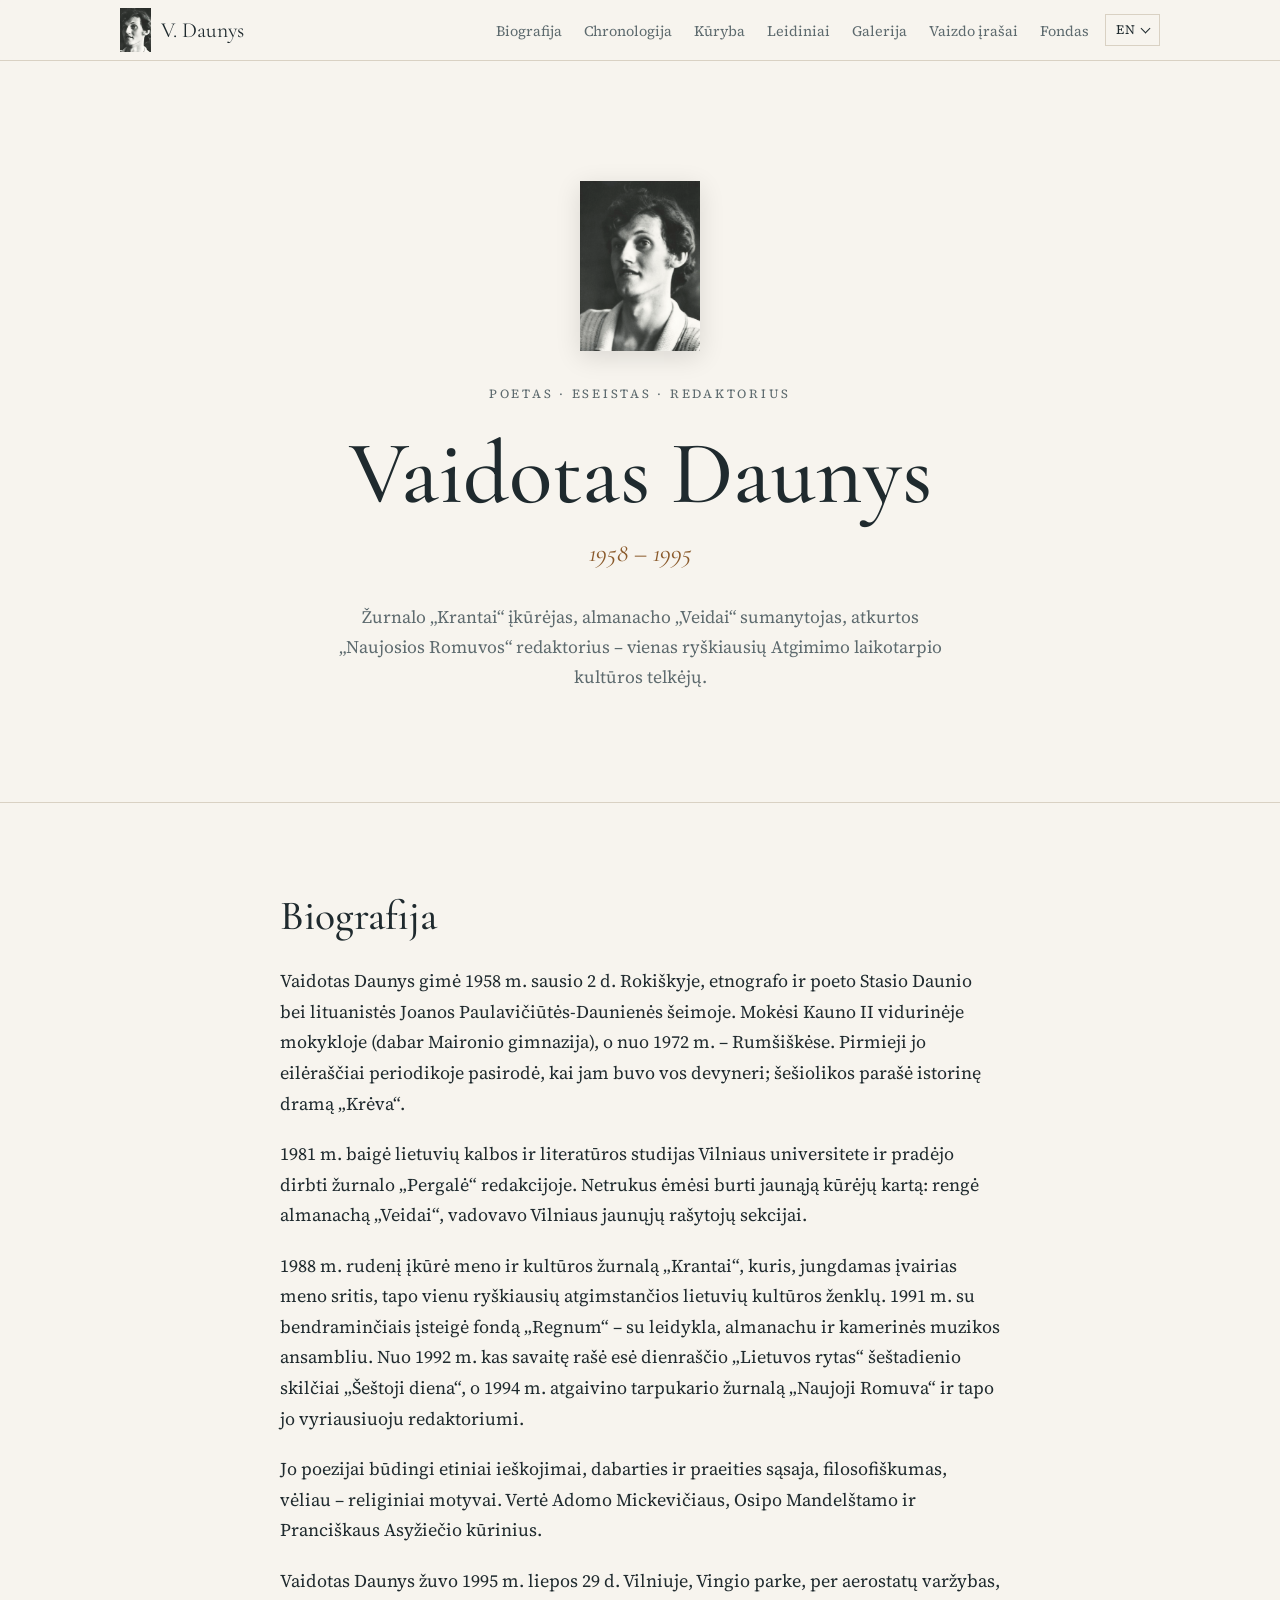
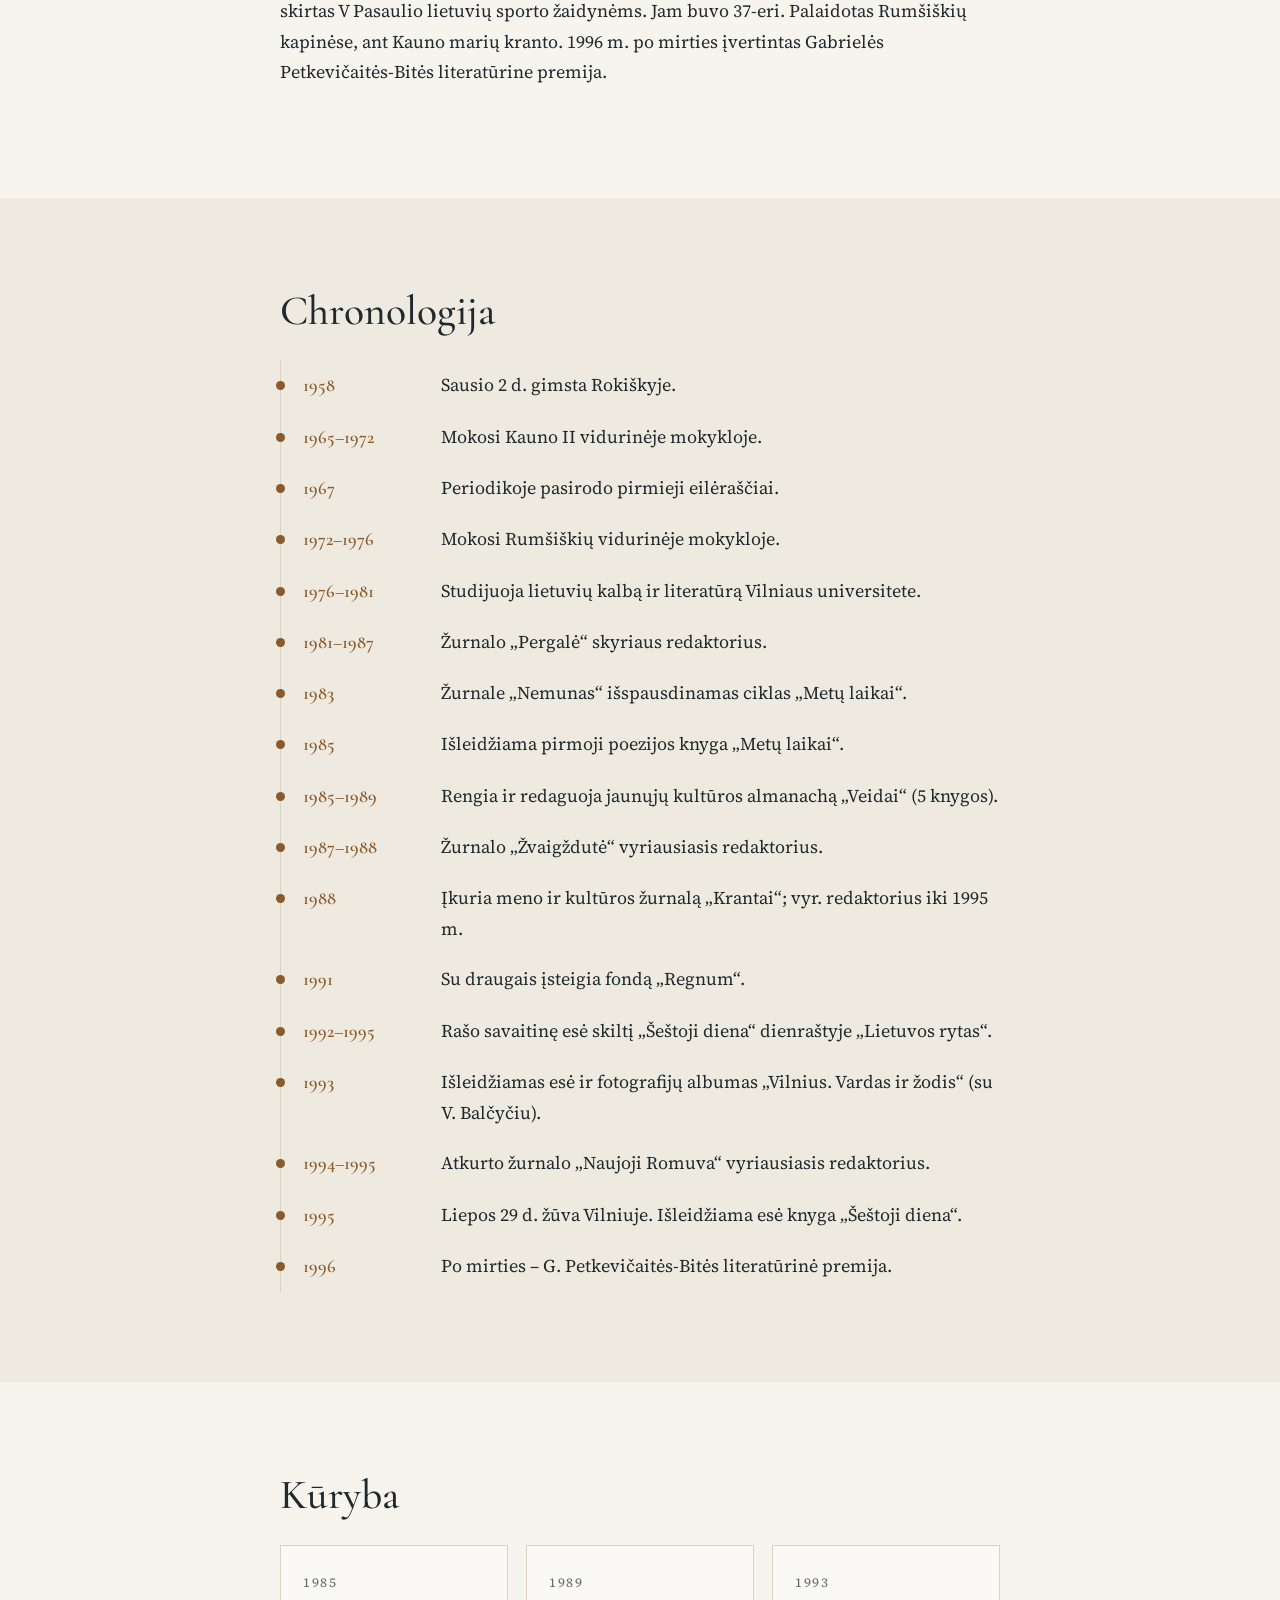
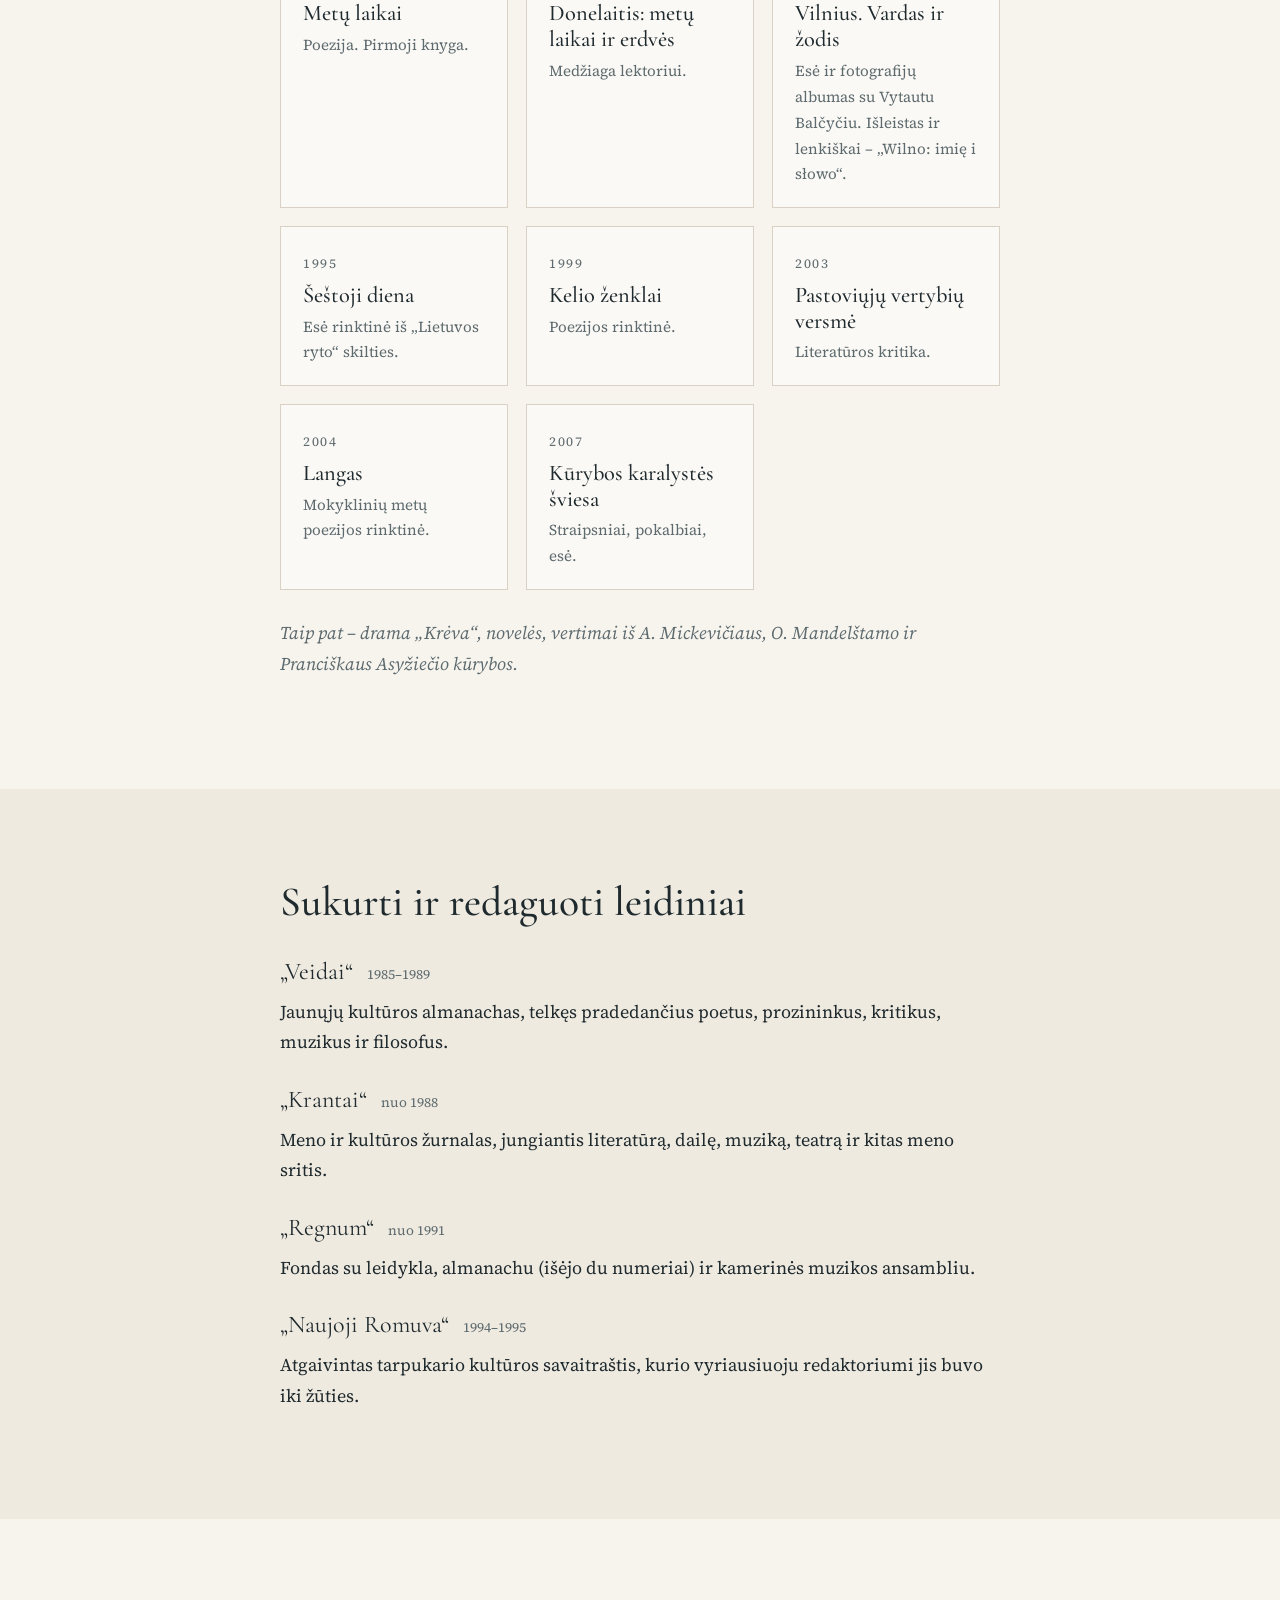
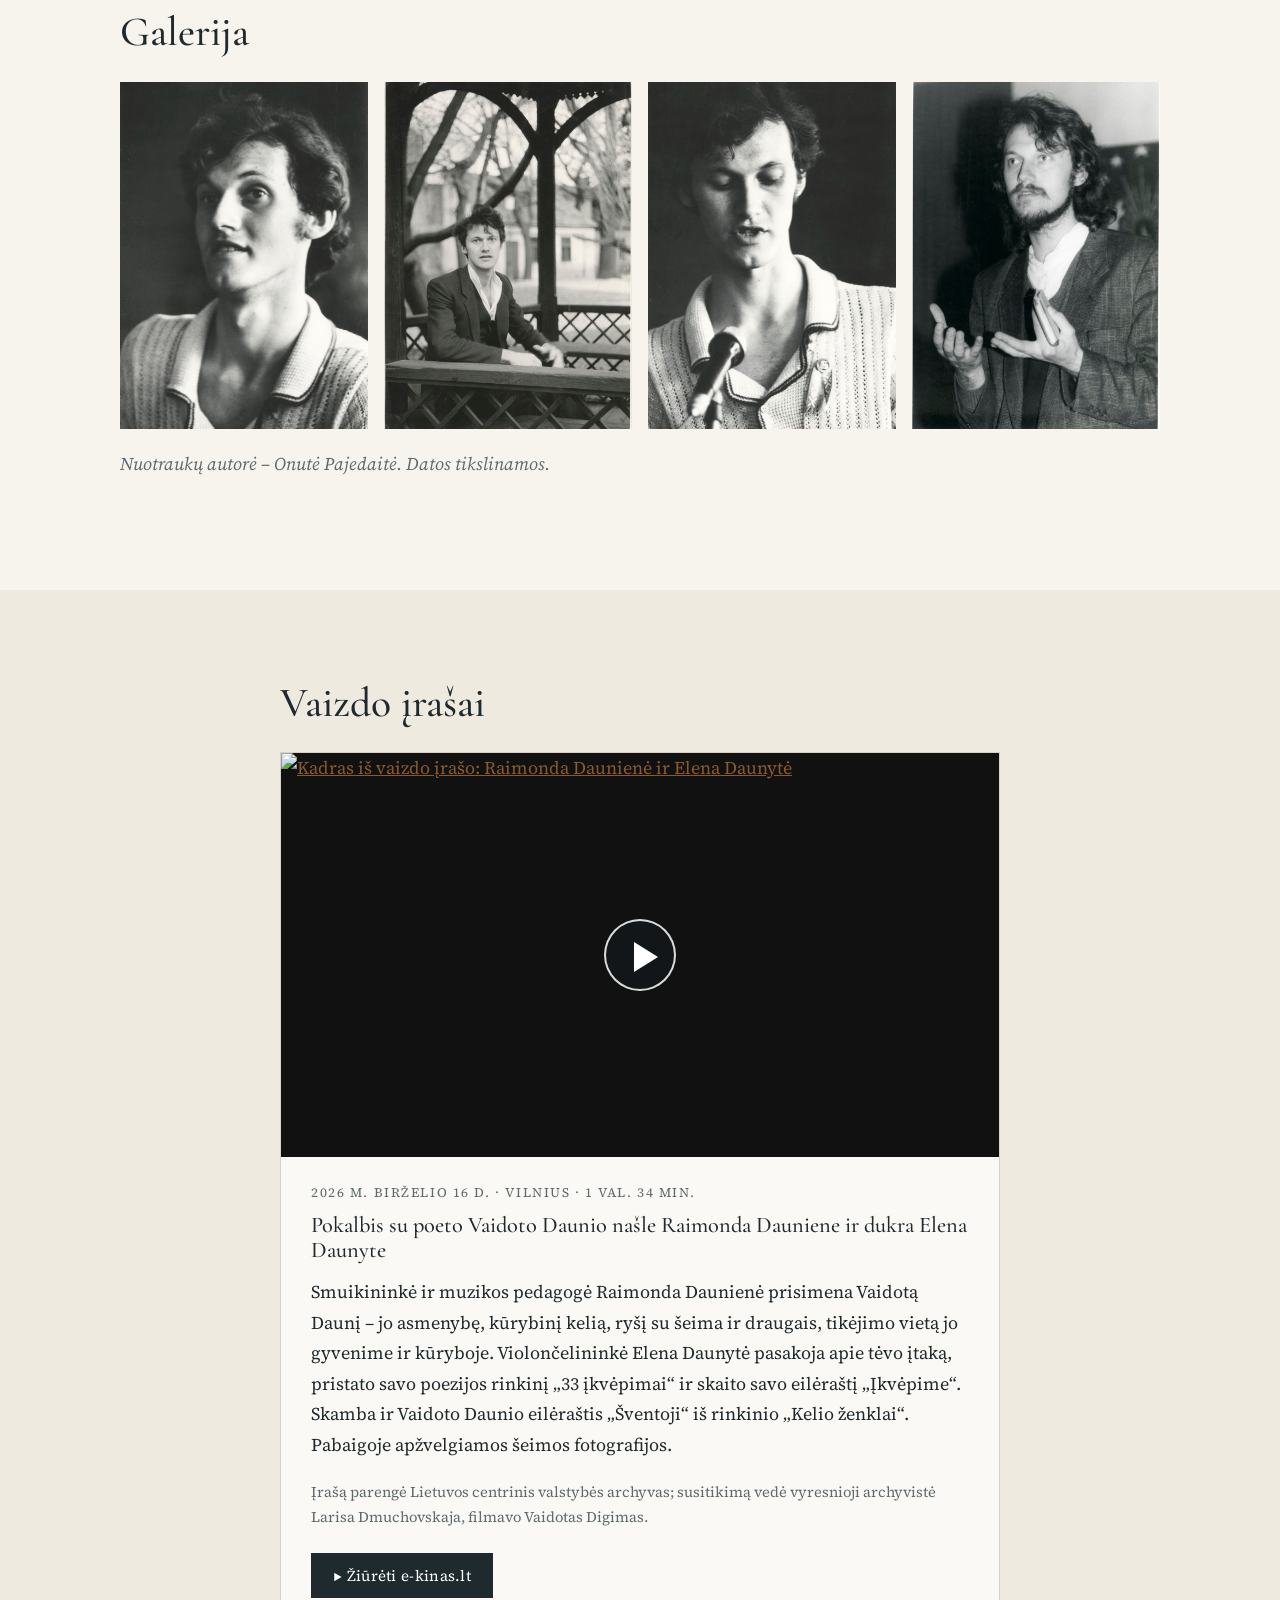
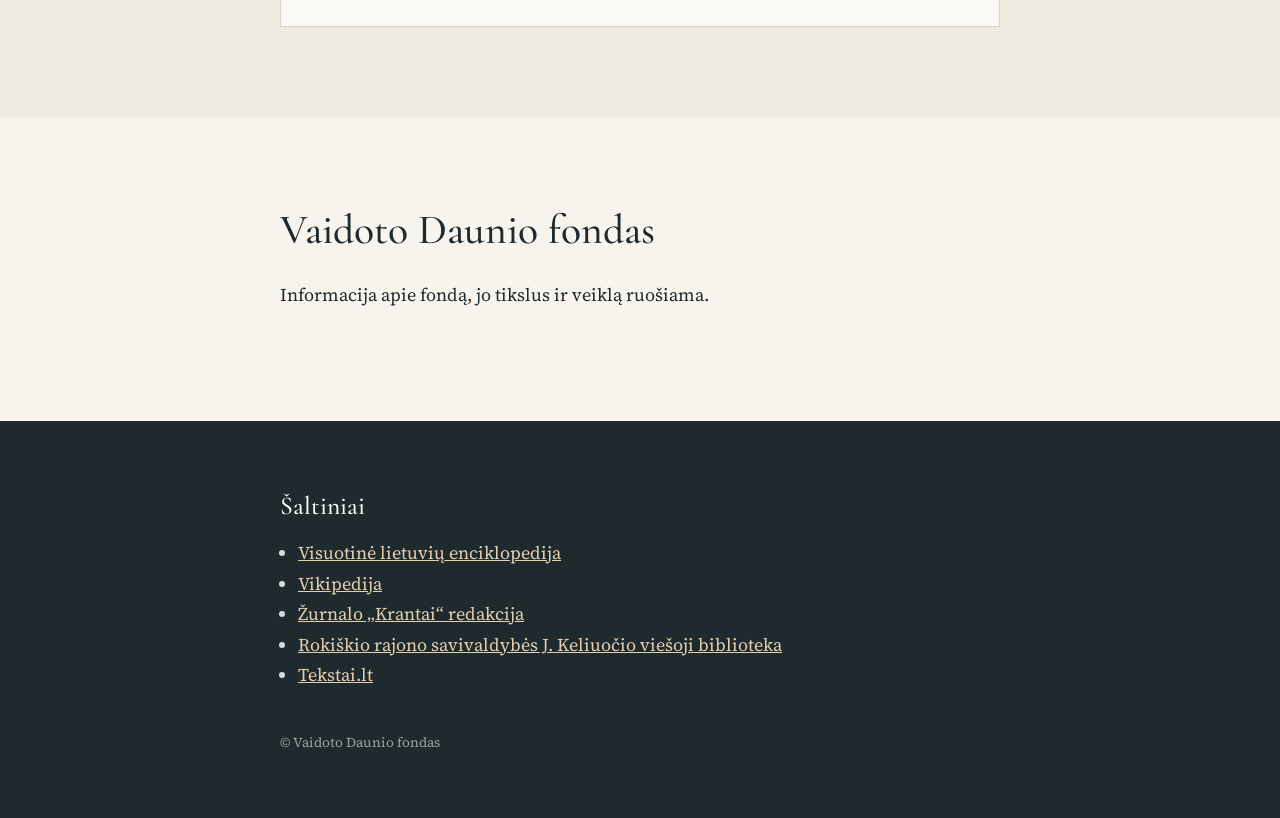
==== commit 4d67c884: "Motinos pavarde: Joana Paulaviciute-Dauniene Co-Authored-By: Claude Opus 5.5 <noreply@anthropic.com>" ====
--- a/index.html
+++ b/index.html
@@ -100,7 +100,7 @@
 <section id="biografija" class="block">
   <div class="wrap narrow">
     <h2>Biografija</h2>
-    <p>Vaidotas Daunys gimė 1958 m. sausio 2 d. Rokiškyje, etnografo ir poeto Stasio Daunio bei lituanistės Joanos Daunienės šeimoje. Mokėsi Kauno II vidurinėje mokykloje (dabar Maironio gimnazija), o nuo 1972 m. – Rumšiškėse. Pirmieji jo eilėraščiai periodikoje pasirodė, kai jam buvo vos devyneri; šešiolikos parašė istorinę dramą „Krėva“.</p>
+    <p>Vaidotas Daunys gimė 1958 m. sausio 2 d. Rokiškyje, etnografo ir poeto Stasio Daunio bei lituanistės Joanos Paulavičiūtės-Daunienės šeimoje. Mokėsi Kauno II vidurinėje mokykloje (dabar Maironio gimnazija), o nuo 1972 m. – Rumšiškėse. Pirmieji jo eilėraščiai periodikoje pasirodė, kai jam buvo vos devyneri; šešiolikos parašė istorinę dramą „Krėva“.</p>
     <p>1981 m. baigė lietuvių kalbos ir literatūros studijas Vilniaus universitete ir pradėjo dirbti žurnalo „Pergalė“ redakcijoje. Netrukus ėmėsi burti jaunąją kūrėjų kartą: rengė almanachą „Veidai“, vadovavo Vilniaus jaunųjų rašytojų sekcijai.</p>
     <p>1988 m. rudenį įkūrė meno ir kultūros žurnalą „Krantai“, kuris, jungdamas įvairias meno sritis, tapo vienu ryškiausių atgimstančios lietuvių kultūros ženklų. 1991 m. su bendraminčiais įsteigė fondą „Regnum“ – su leidykla, almanachu ir kamerinės muzikos ansambliu. Nuo 1992 m. kas savaitę rašė esė dienraščio „Lietuvos rytas“ šeštadienio skilčiai „Šeštoji diena“, o 1994 m. atgaivino tarpukario žurnalą „Naujoji Romuva“ ir tapo jo vyriausiuoju redaktoriumi.</p>
     <p>Jo poezijai būdingi etiniai ieškojimai, dabarties ir praeities sąsaja, filosofiškumas, vėliau – religiniai motyvai. Vertė Adomo Mickevičiaus, Osipo Mandelštamo ir Pranciškaus Asyžiečio kūrinius.</p>
